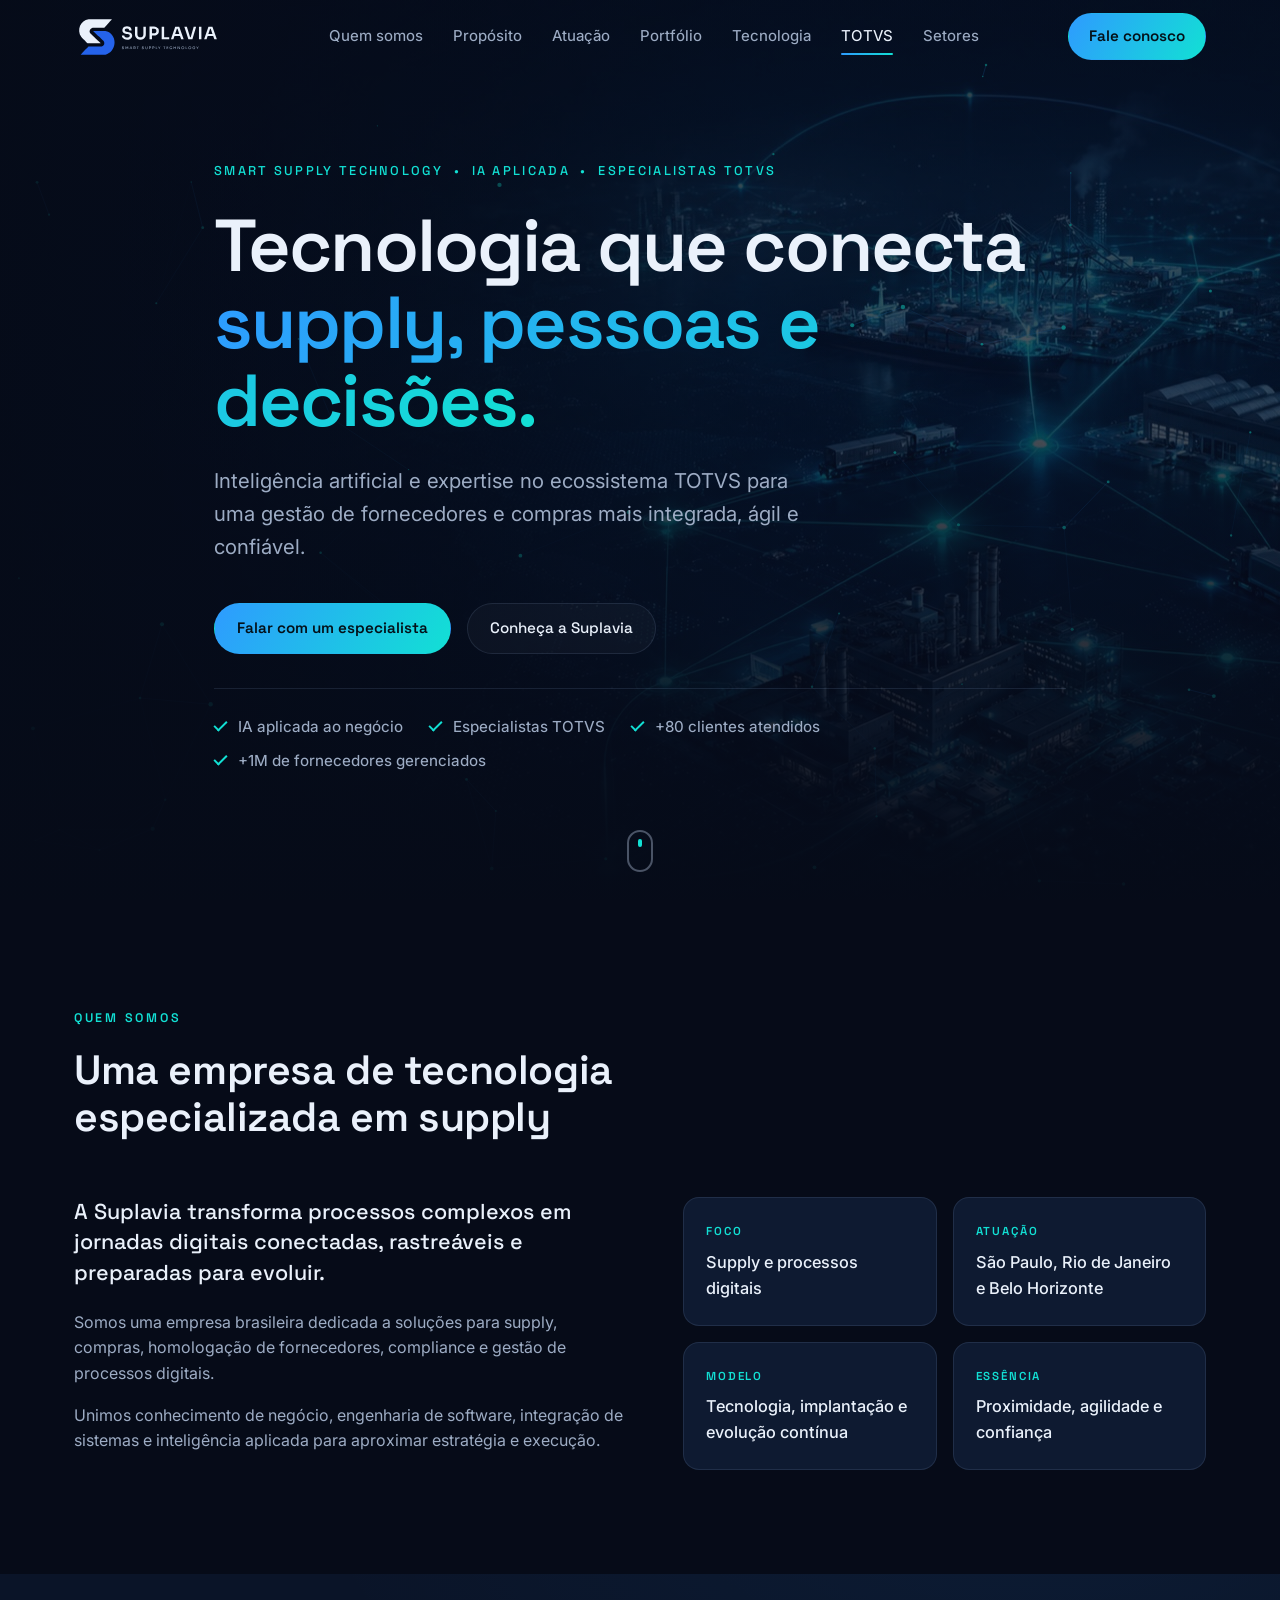
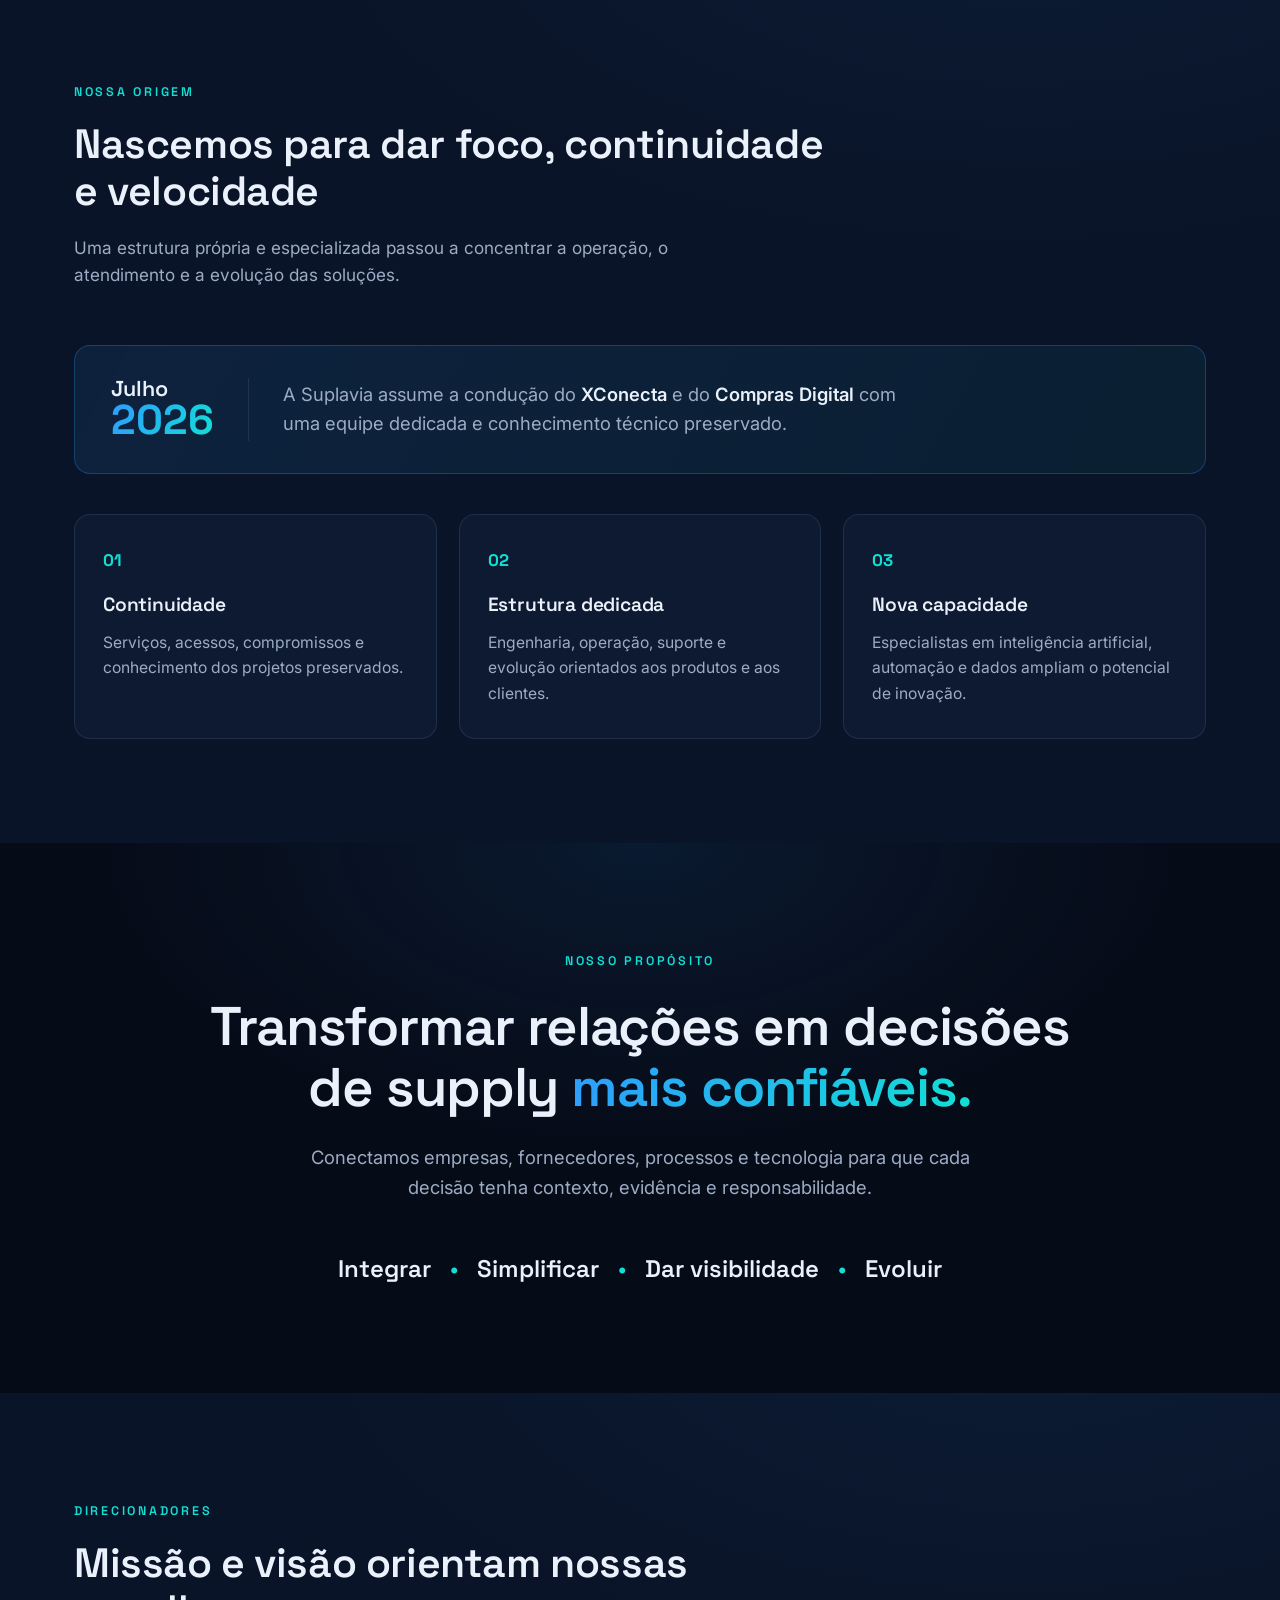
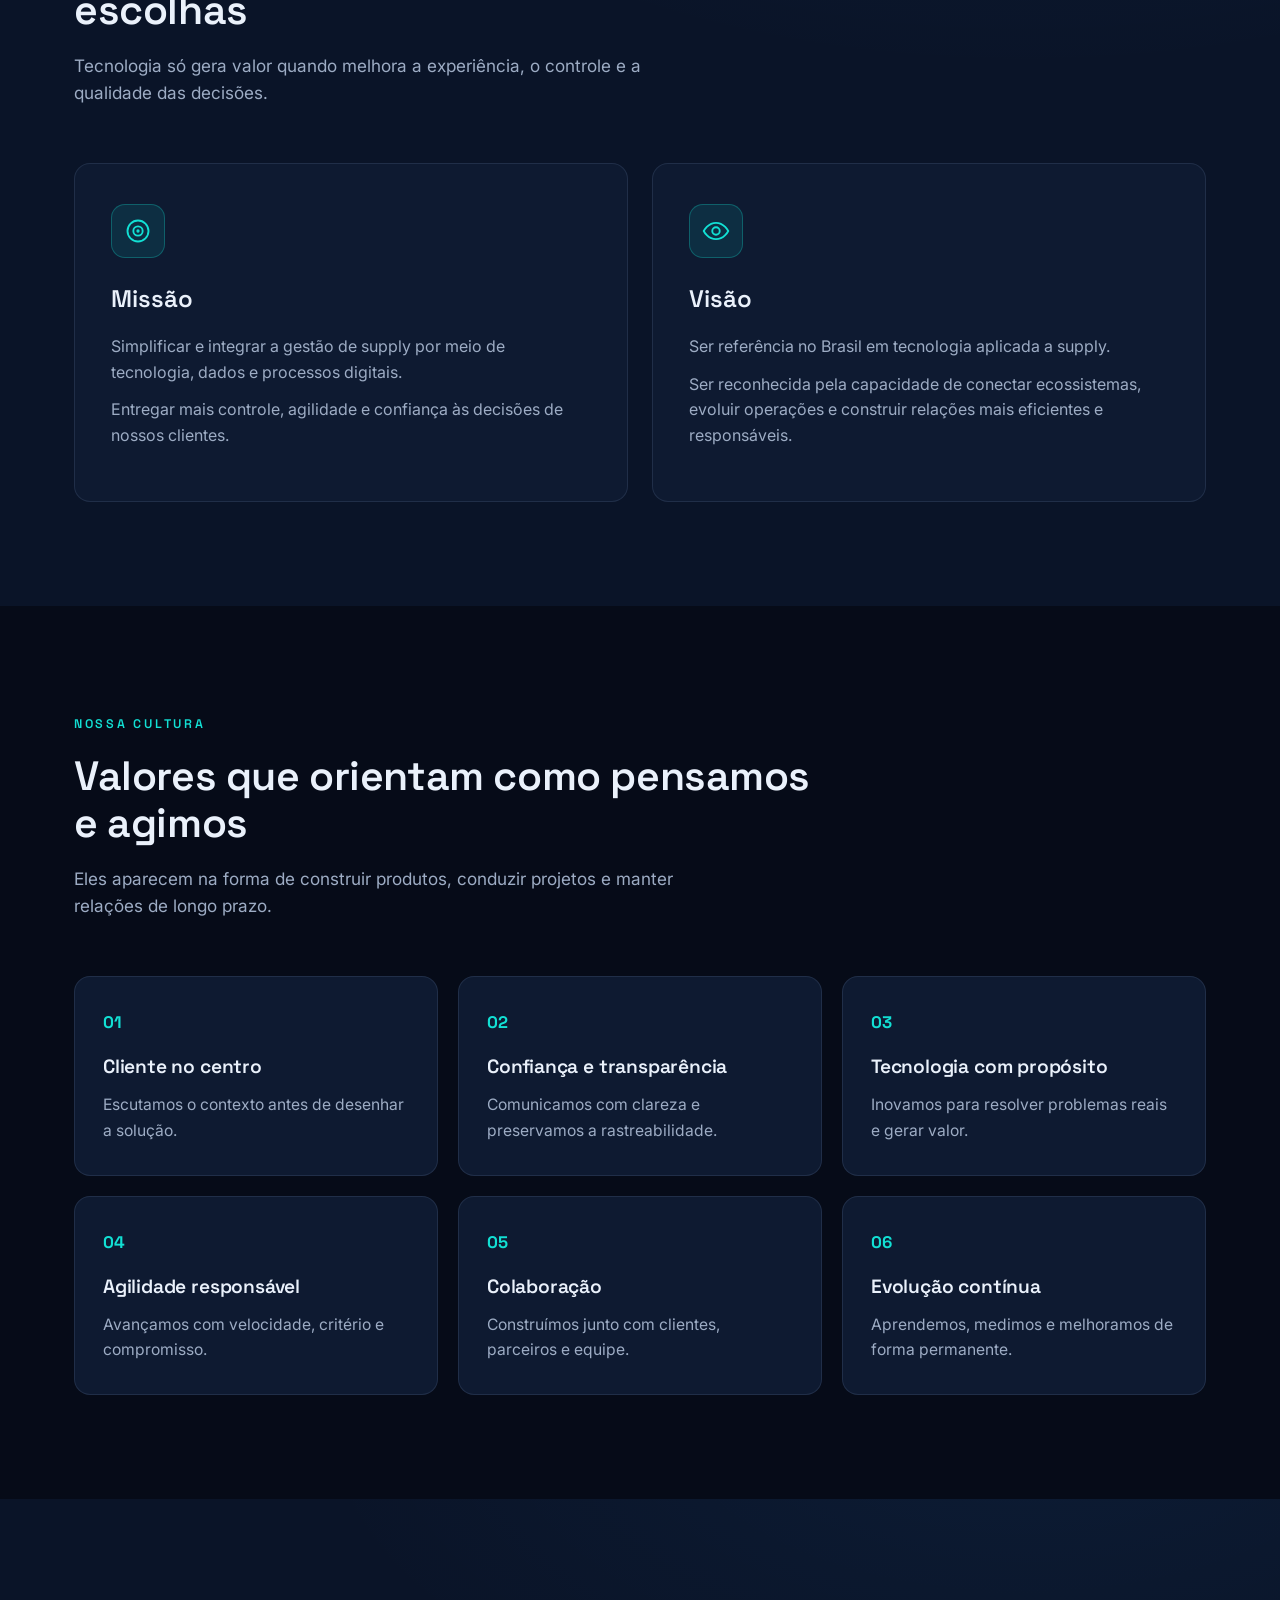
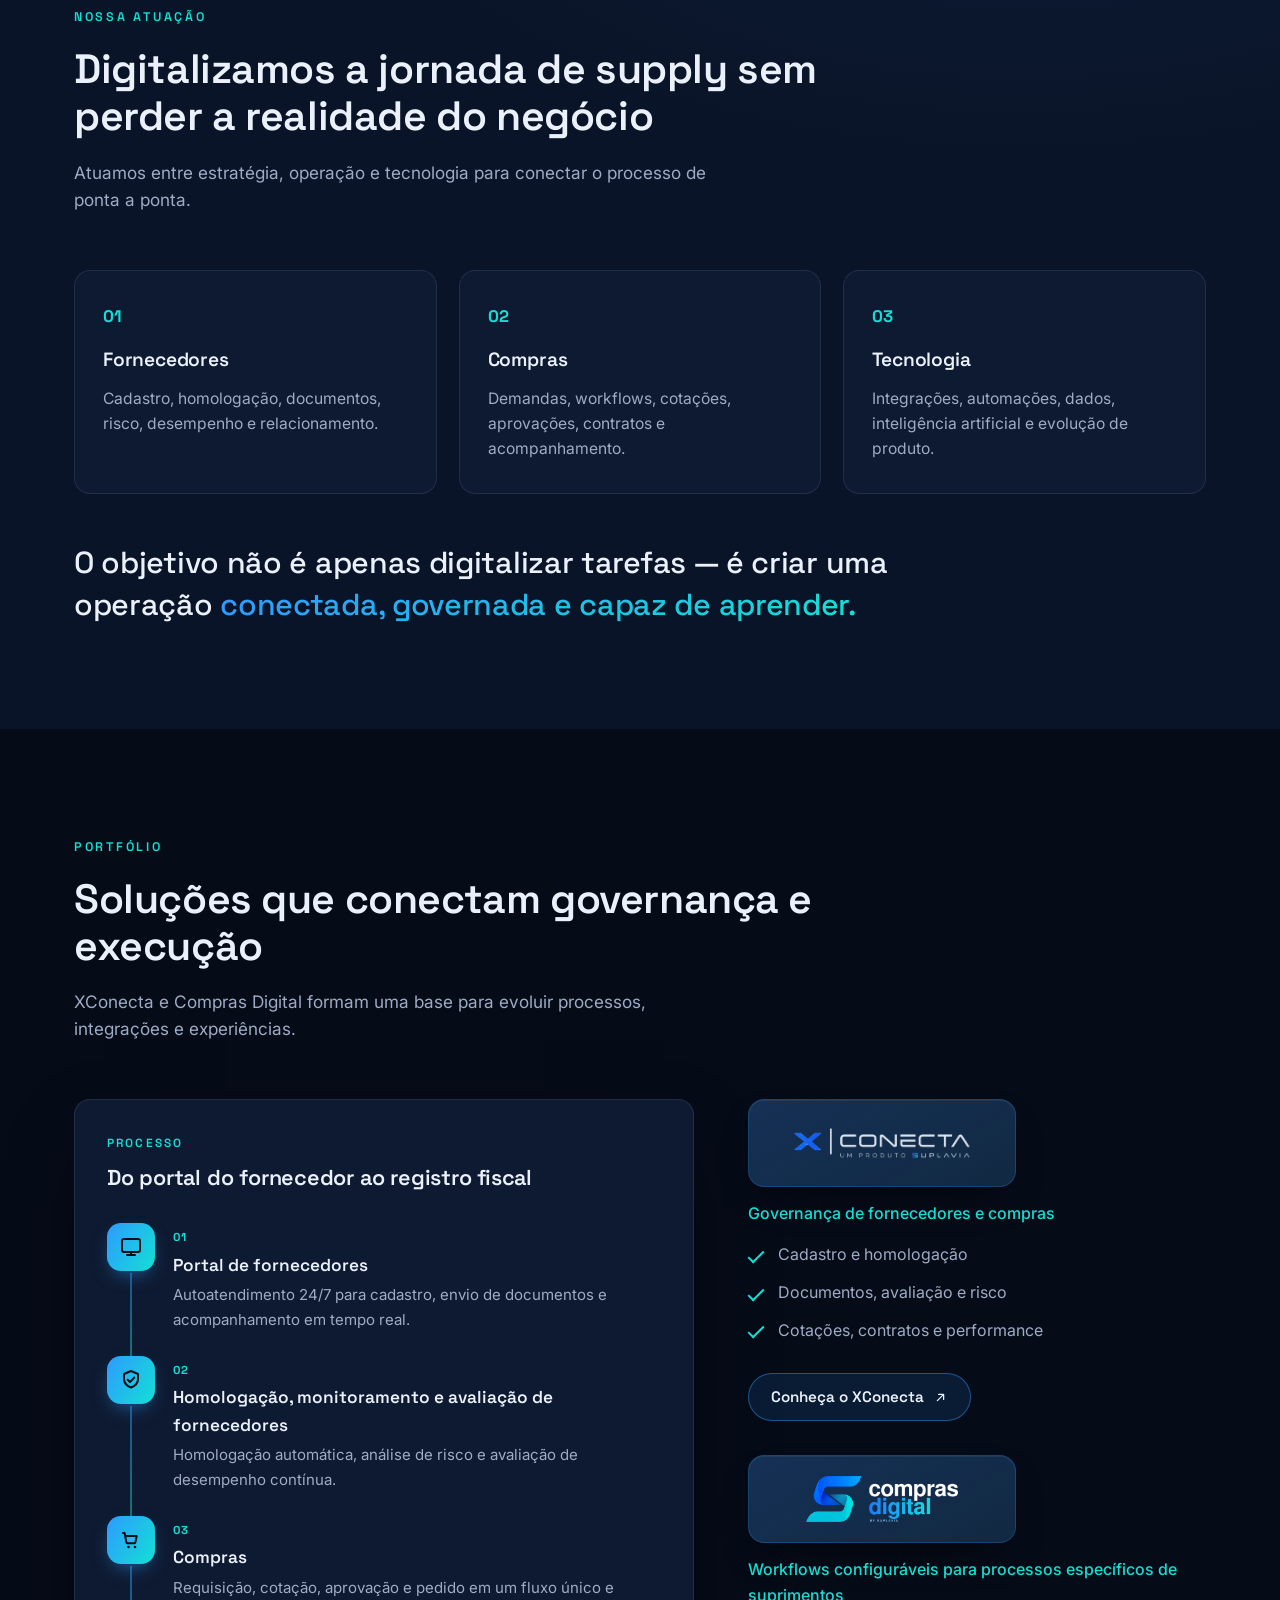
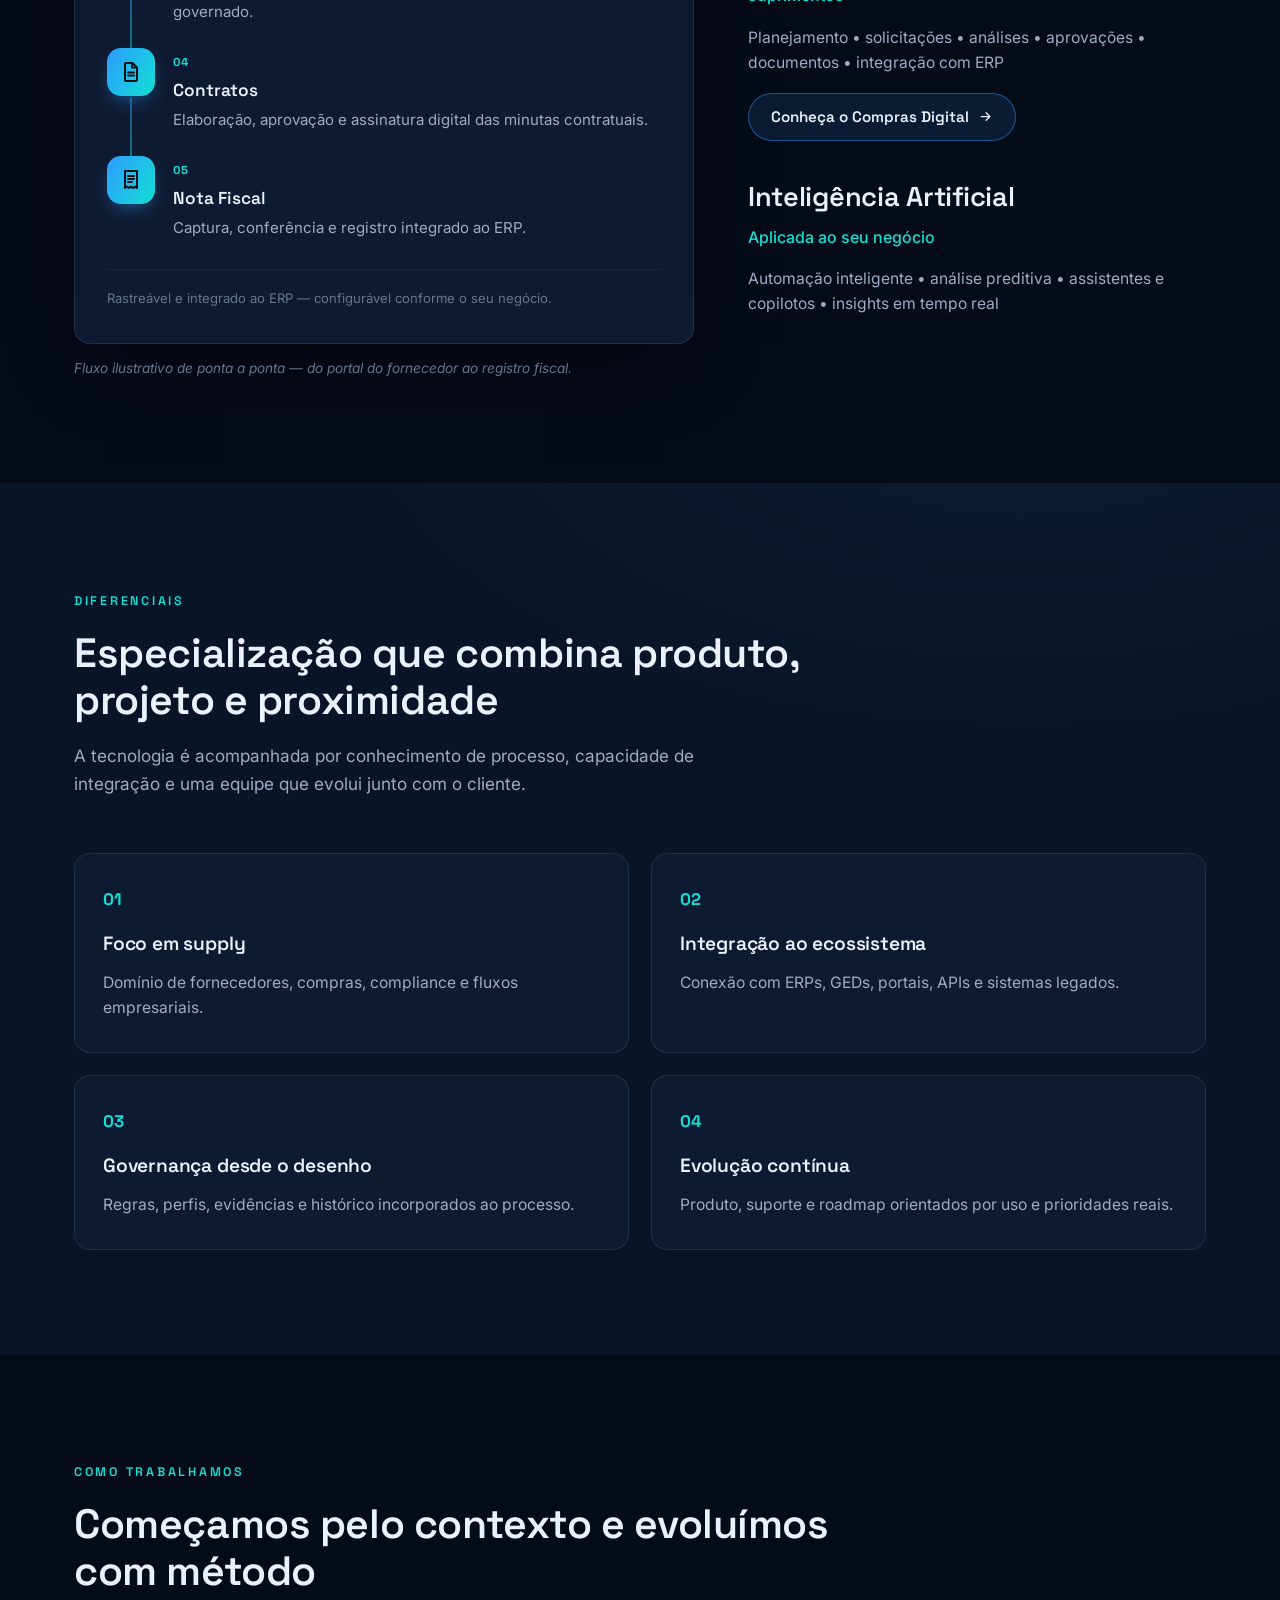
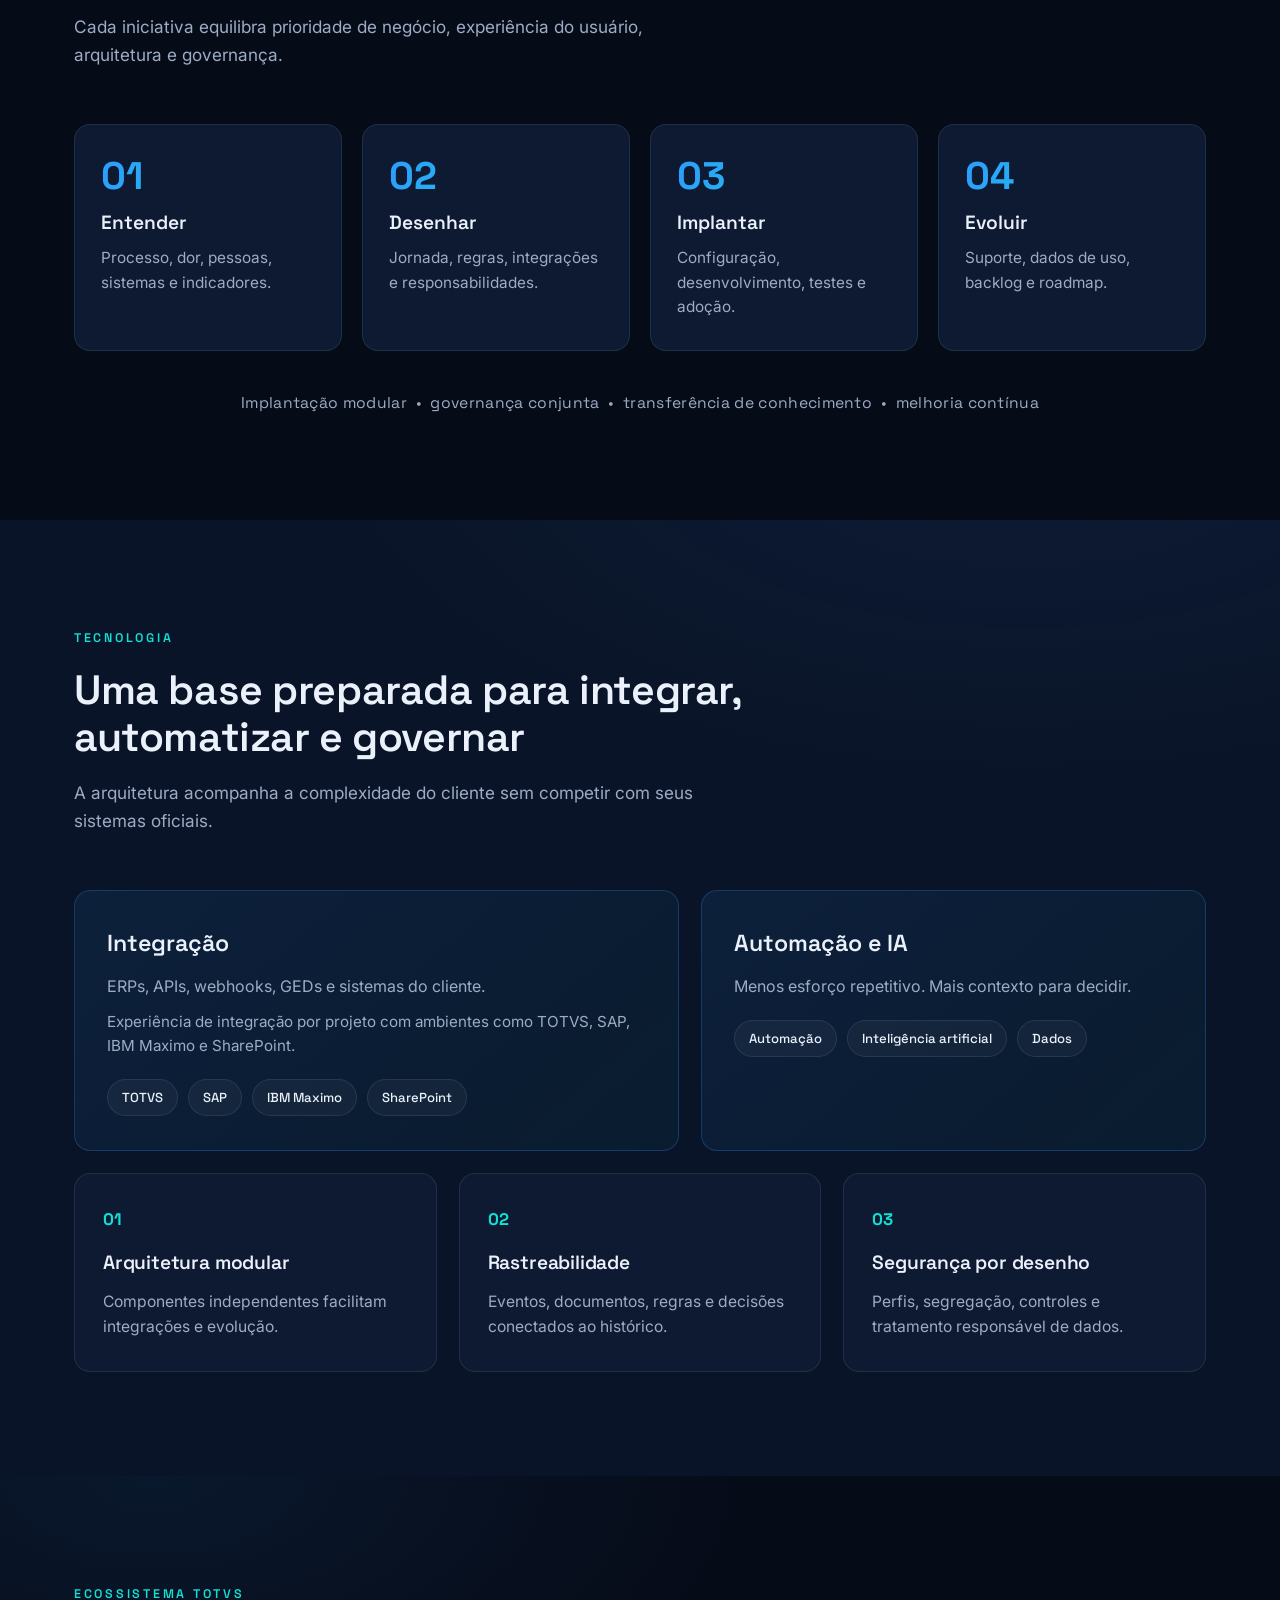
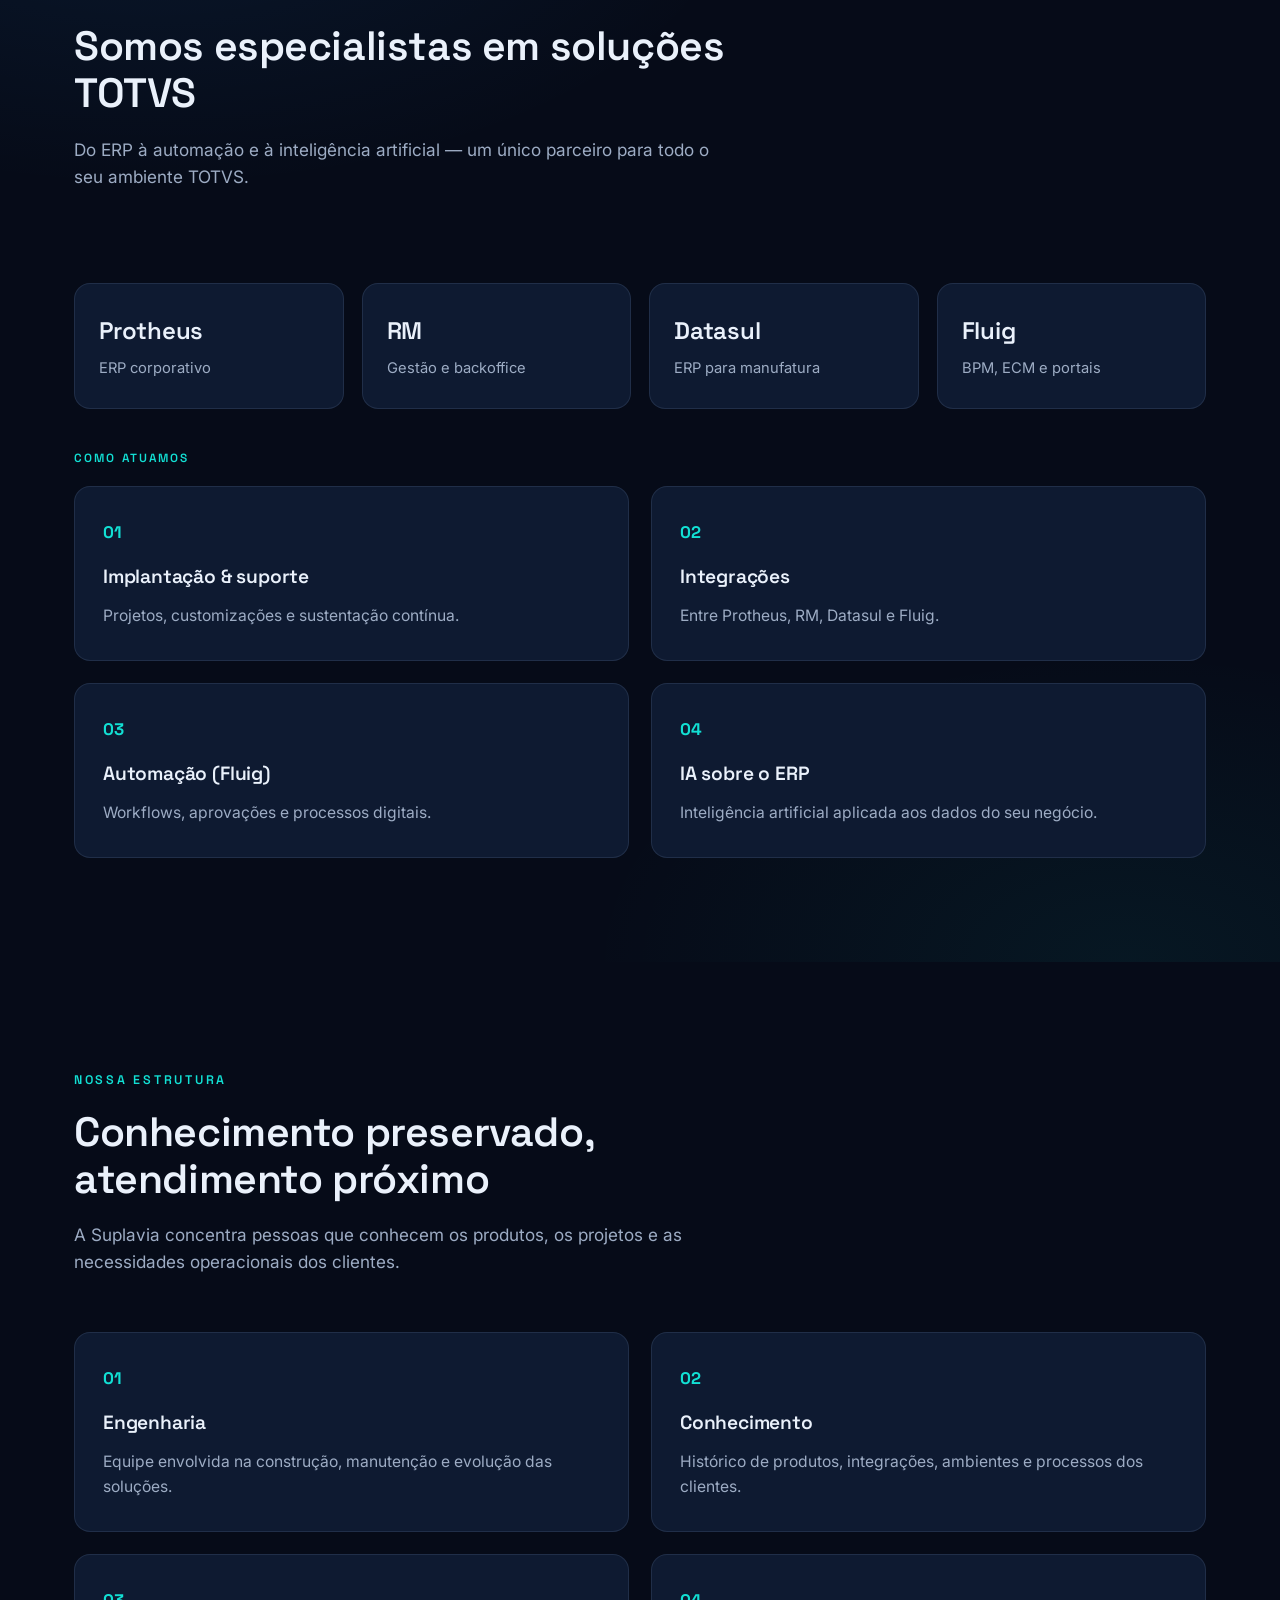
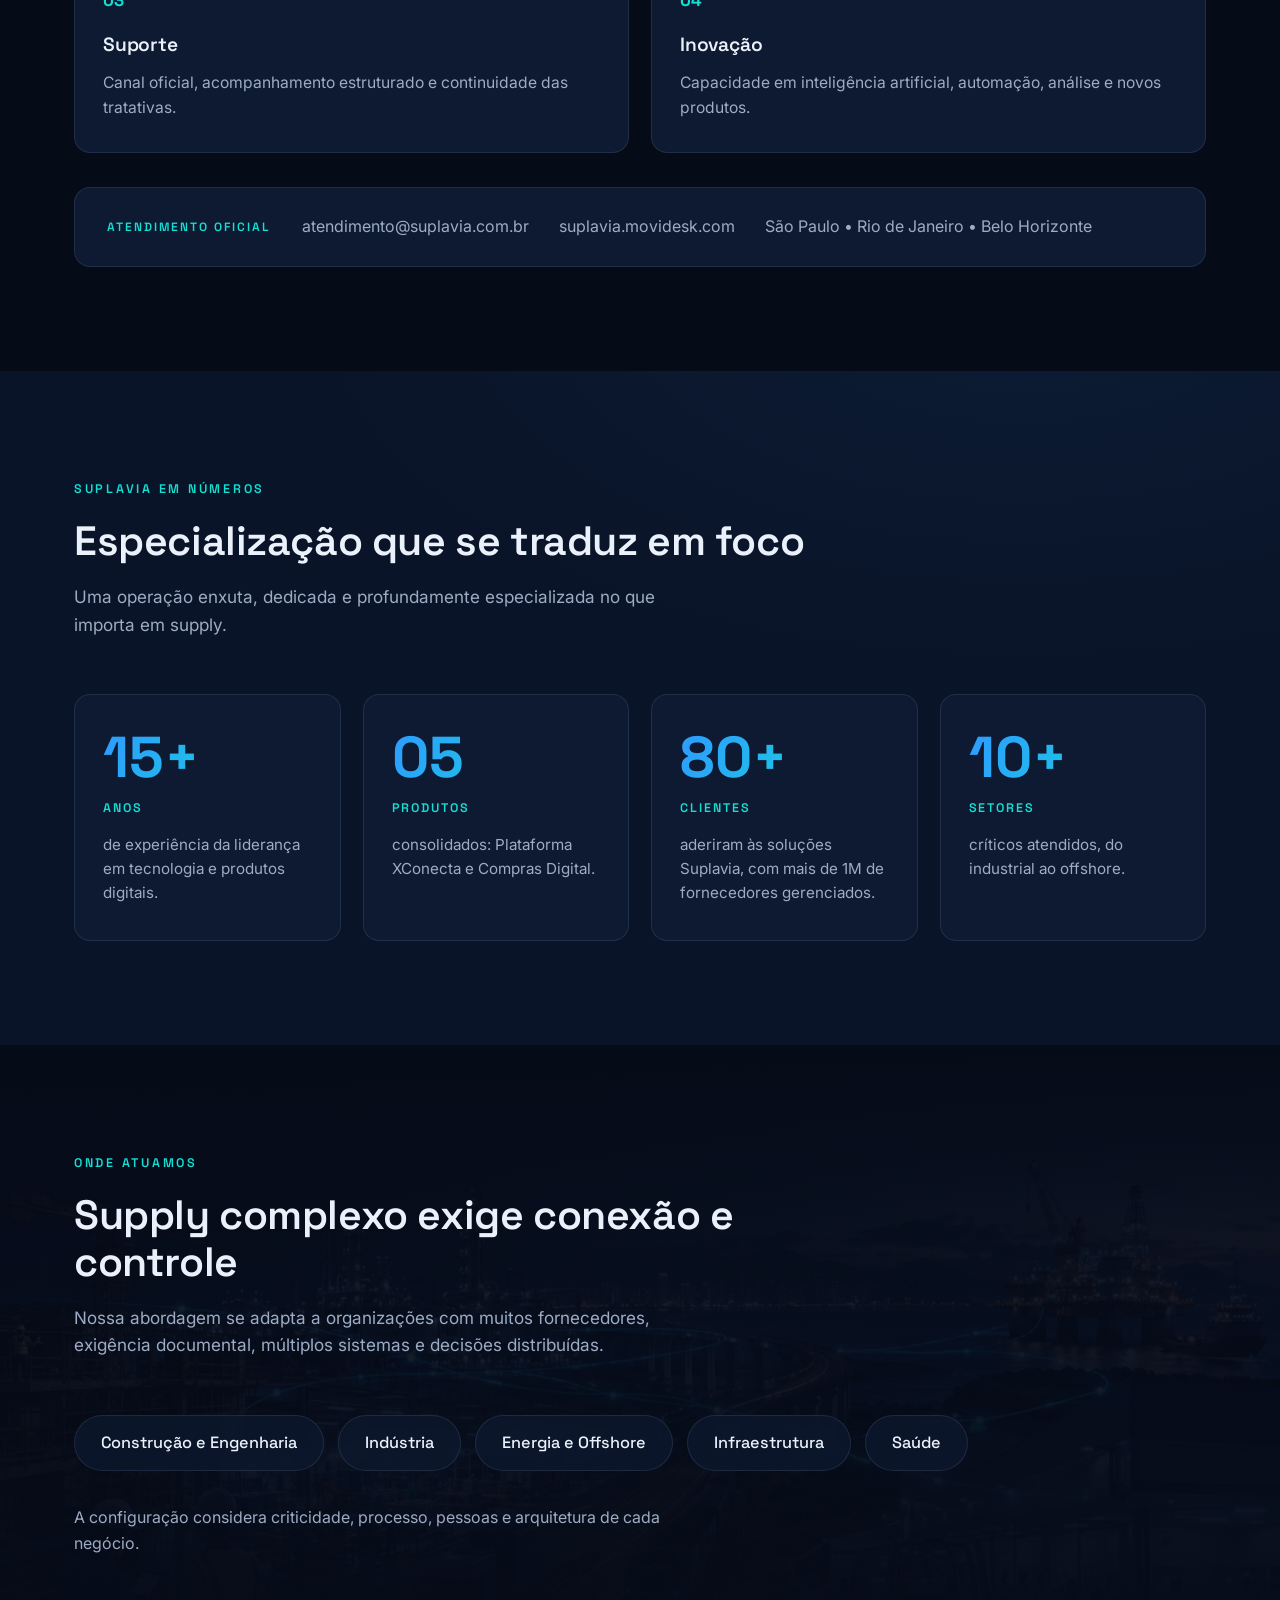
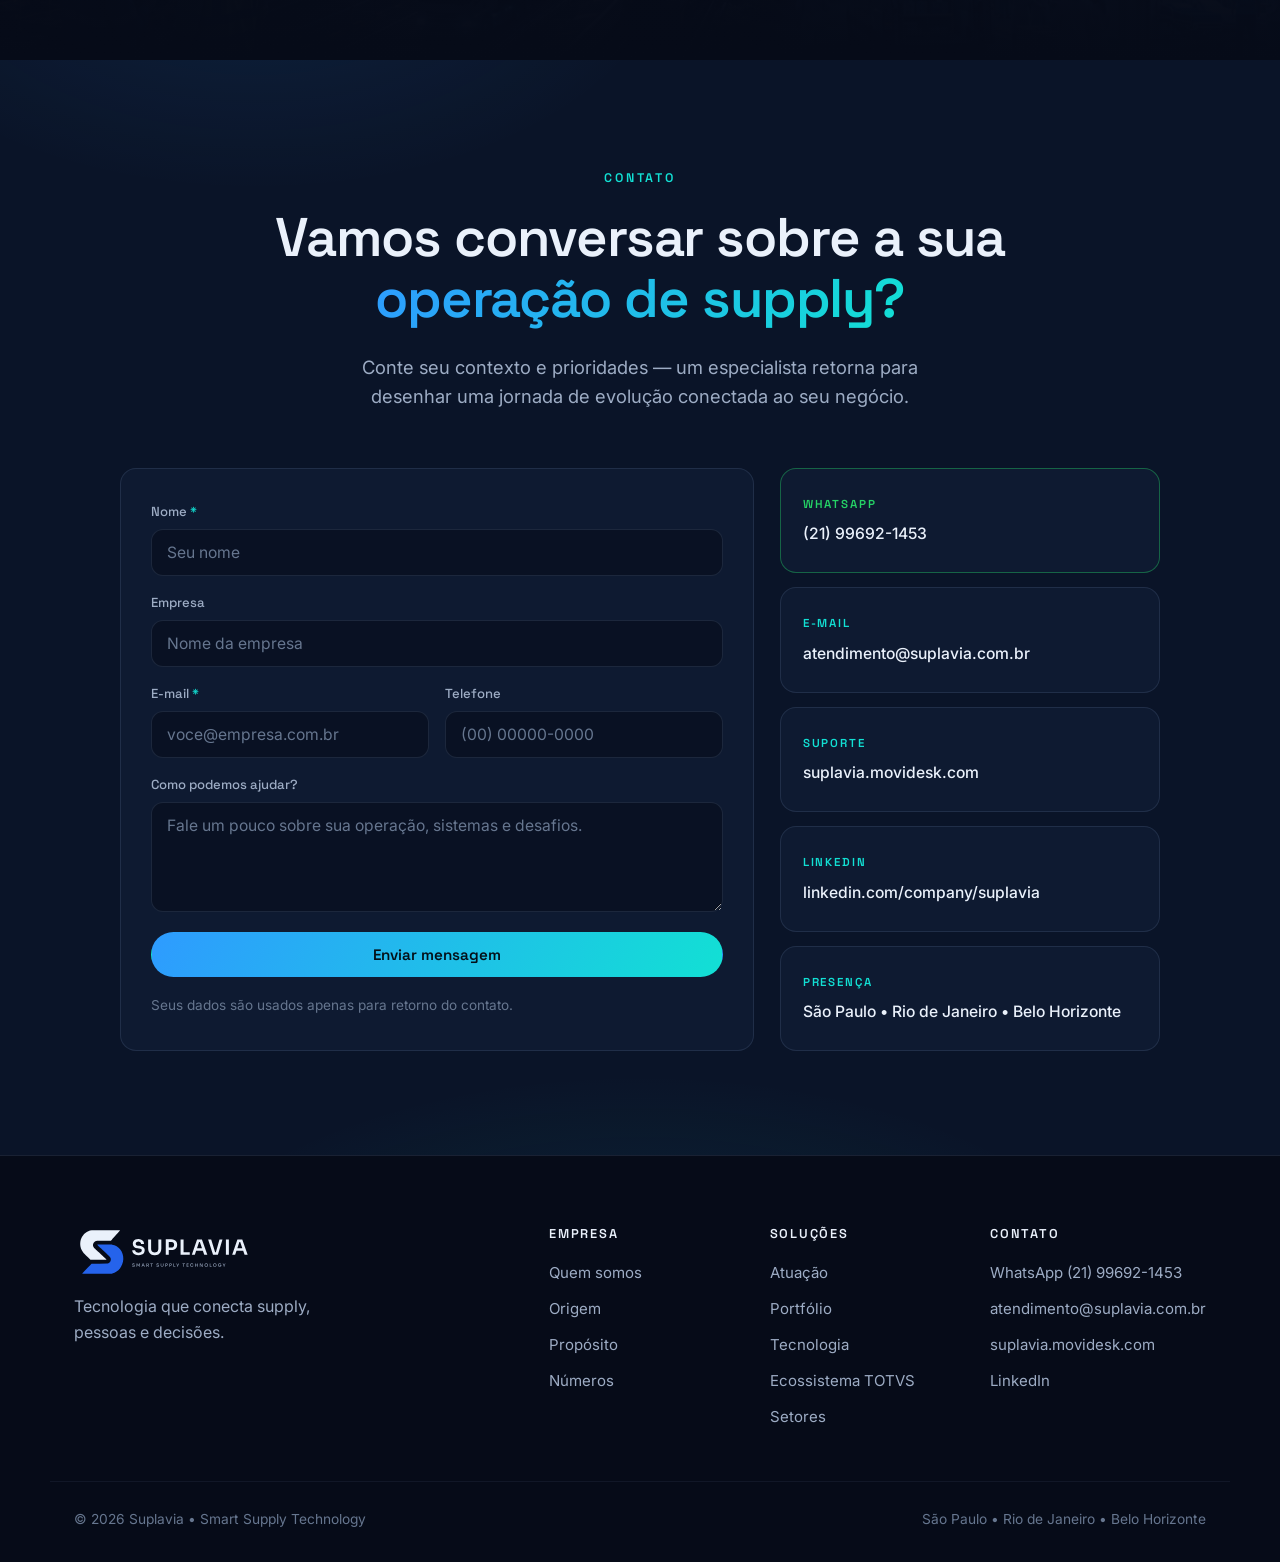
==== index.html @ 359f554a "Site institucional Suplavia — landing + Compras Digital, logo, WhatsApp, SEO Co-Authored-By: Claude " ====
<!DOCTYPE html>
<html lang="pt-BR">
<head>
  <meta charset="UTF-8" />
  <meta name="viewport" content="width=device-width, initial-scale=1.0" />
  <title>Suplavia — Tecnologia e IA para supply | Especialistas TOTVS</title>
  <meta name="description" content="Suplavia: tecnologia e inteligência artificial para supply, compras e homologação de fornecedores. Especialistas no ecossistema TOTVS (Protheus, RM, Datasul e Fluig). Mais de 1M de fornecedores gerenciados." />
  <meta name="keywords" content="supply, compras, homologação de fornecedores, inteligência artificial, IA, TOTVS, Protheus, RM, Datasul, Fluig, XConecta, Compras Digital, ERP" />
  <meta name="robots" content="index, follow" />
  <meta name="theme-color" content="#060B18" />
  <meta name="author" content="Suplavia — Smart Supply Technology" />

  <!-- Open Graph -->
  <meta property="og:type" content="website" />
  <meta property="og:site_name" content="Suplavia" />
  <meta property="og:title" content="Suplavia — Tecnologia e IA para supply | Especialistas TOTVS" />
  <meta property="og:description" content="Inteligência artificial e expertise TOTVS para transformar sua gestão de fornecedores e compras. Mais de 1M de fornecedores gerenciados." />
  <meta property="og:locale" content="pt_BR" />
  <meta property="og:url" content="https://www.suplavia.com.br" />
  <meta property="og:image" content="https://www.suplavia.com.br/assets/hero-network.jpg" />
  <meta name="twitter:card" content="summary_large_image" />
  <meta name="twitter:title" content="Suplavia — Tecnologia e IA para supply | Especialistas TOTVS" />
  <meta name="twitter:description" content="Inteligência artificial e expertise TOTVS para supply, compras e homologação de fornecedores." />
  <meta name="twitter:image" content="https://www.suplavia.com.br/assets/hero-network.jpg" />

  <link rel="icon" type="image/png" href="assets/favicon.png" />
  <link rel="apple-touch-icon" href="assets/favicon.png" />
  <link rel="manifest" href="site.webmanifest" />
  <link rel="canonical" href="https://www.suplavia.com.br" />

  <!-- Preload do fundo do hero (melhora LCP) -->
  <link rel="preload" as="image" href="assets/hero-network.jpg" />

  <!-- Dados estruturados (SEO / rich results) -->
  <script type="application/ld+json">
  {
    "@context": "https://schema.org",
    "@type": "Organization",
    "name": "Suplavia",
    "legalName": "Suplavia — Smart Supply Technology",
    "url": "https://www.suplavia.com.br",
    "logo": "https://www.suplavia.com.br/assets/suplavia-logo-light-bg.png",
    "description": "Tecnologia e inteligência artificial para supply, compras e homologação de fornecedores. Especialistas no ecossistema TOTVS.",
    "email": "atendimento@suplavia.com.br",
    "telephone": "+5521996921453",
    "contactPoint": {
      "@type": "ContactPoint",
      "telephone": "+5521996921453",
      "contactType": "sales",
      "areaServed": "BR",
      "availableLanguage": "Portuguese"
    },
    "sameAs": ["https://www.linkedin.com/company/suplavia"],
    "areaServed": "BR",
    "address": [
      { "@type": "PostalAddress", "addressLocality": "São Paulo", "addressRegion": "SP", "addressCountry": "BR" },
      { "@type": "PostalAddress", "addressLocality": "Rio de Janeiro", "addressRegion": "RJ", "addressCountry": "BR" },
      { "@type": "PostalAddress", "addressLocality": "Belo Horizonte", "addressRegion": "MG", "addressCountry": "BR" }
    ],
    "knowsAbout": ["Supply", "Compras", "Homologação de fornecedores", "Inteligência Artificial", "TOTVS", "Protheus", "RM", "Datasul", "Fluig"]
  }
  </script>

  <!-- Google Analytics 4 — substitua G-XXXXXXXXXX pelo seu ID de medição e descomente:
  <script async src="https://www.googletagmanager.com/gtag/js?id=G-XXXXXXXXXX"></script>
  <script>
    window.dataLayer = window.dataLayer || [];
    function gtag(){dataLayer.push(arguments);}
    gtag('js', new Date());
    gtag('config', 'G-XXXXXXXXXX');
  </script>
  -->


  <!-- Fonts -->
  <link rel="preconnect" href="https://fonts.googleapis.com" />
  <link rel="preconnect" href="https://fonts.gstatic.com" crossorigin />
  <link href="https://fonts.googleapis.com/css2?family=Space+Grotesk:wght@400;500;600;700&family=Inter:wght@400;450;500;600;700&display=swap" rel="stylesheet" />

  <link rel="stylesheet" href="styles.css" />

  <!-- Progressive enhancement: if JS is off, show all content and hide the JS-only menu -->
  <noscript>
    <style>
      .reveal { opacity: 1 !important; transform: none !important; }
      .mobile-menu { display: none !important; }
    </style>
  </noscript>
</head>
<body>

  <a class="skip-link" href="#quem-somos">Pular para o conteúdo</a>

  <!-- ============ HEADER / NAV ============ -->
  <header class="site-header" id="site-header">
    <div class="container nav-inner">
      <a href="#top" class="brand" aria-label="Suplavia — página inicial">
        <img class="brand-logo" src="assets/suplavia-logo.svg" alt="Suplavia — Smart Supply Technology" width="152" height="42" />
      </a>

      <nav class="nav-links" aria-label="Navegação principal">
        <a href="#quem-somos">Quem somos</a>
        <a href="#proposito">Propósito</a>
        <a href="#atuacao">Atuação</a>
        <a href="#portfolio">Portfólio</a>
        <a href="#tecnologia">Tecnologia</a>
        <a href="#totvs">TOTVS</a>
        <a href="#setores">Setores</a>
      </nav>

      <a href="#contato" class="btn btn-primary btn-nav">Fale conosco</a>

      <button class="nav-toggle" id="nav-toggle" aria-label="Abrir menu" aria-expanded="false" aria-controls="mobile-menu">
        <span></span><span></span><span></span>
      </button>
    </div>

    <!-- Mobile menu -->
    <div class="mobile-menu" id="mobile-menu" hidden>
      <a href="#quem-somos">Quem somos</a>
      <a href="#origem">Origem</a>
      <a href="#proposito">Propósito</a>
      <a href="#atuacao">Atuação</a>
      <a href="#portfolio">Portfólio</a>
      <a href="#tecnologia">Tecnologia</a>
      <a href="#totvs">TOTVS</a>
      <a href="#numeros">Números</a>
      <a href="#setores">Setores</a>
      <a href="#contato" class="btn btn-primary">Fale conosco</a>
    </div>
  </header>

  <main id="top">

    <!-- ============ HERO ============ -->
    <section class="hero" id="hero">
      <div class="hero-bg" aria-hidden="true">
        <img src="assets/hero-network.jpg" alt="" width="1600" height="900" fetchpriority="high" />
        <canvas id="net-canvas"></canvas>
        <div class="hero-overlay"></div>
      </div>

      <div class="container hero-content">
        <p class="eyebrow reveal">Smart Supply Technology &nbsp;•&nbsp; IA aplicada &nbsp;•&nbsp; Especialistas TOTVS</p>
        <h1 class="hero-title reveal">
          Tecnologia que conecta<br />
          <span class="grad-text">supply, pessoas e decisões.</span>
        </h1>
        <p class="hero-sub reveal">
          Inteligência artificial e expertise no ecossistema TOTVS para uma gestão
          de fornecedores e compras mais integrada, ágil e confiável.
        </p>
        <div class="hero-actions reveal">
          <a href="#contato" class="btn btn-primary">Falar com um especialista</a>
          <a href="#quem-somos" class="btn btn-ghost">Conheça a Suplavia</a>
        </div>
        <ul class="hero-trust reveal" aria-label="Destaques">
          <li>IA aplicada ao negócio</li>
          <li>Especialistas TOTVS</li>
          <li>+80 clientes atendidos</li>
          <li>+1M de fornecedores gerenciados</li>
        </ul>
      </div>

      <a href="#quem-somos" class="scroll-cue" aria-label="Rolar para a próxima seção">
        <span></span>
      </a>
    </section>

    <!-- ============ QUEM SOMOS ============ -->
    <section class="section" id="quem-somos">
      <div class="container">
        <div class="section-head reveal">
          <span class="kicker">Quem somos</span>
          <h2 class="section-title">Uma empresa de tecnologia especializada em supply</h2>
        </div>

        <div class="two-col">
          <div class="two-col-text reveal">
            <p class="lead">
              A Suplavia transforma processos complexos em jornadas digitais
              conectadas, rastreáveis e preparadas para evoluir.
            </p>
            <p>
              Somos uma empresa brasileira dedicada a soluções para supply,
              compras, homologação de fornecedores, compliance e gestão de
              processos digitais.
            </p>
            <p>
              Unimos conhecimento de negócio, engenharia de software, integração
              de sistemas e inteligência aplicada para aproximar estratégia e
              execução.
            </p>
          </div>

          <div class="fact-grid reveal">
            <div class="fact-card">
              <span class="fact-label">Foco</span>
              <span class="fact-value">Supply e processos digitais</span>
            </div>
            <div class="fact-card">
              <span class="fact-label">Atuação</span>
              <span class="fact-value">São Paulo, Rio de Janeiro e Belo Horizonte</span>
            </div>
            <div class="fact-card">
              <span class="fact-label">Modelo</span>
              <span class="fact-value">Tecnologia, implantação e evolução contínua</span>
            </div>
            <div class="fact-card">
              <span class="fact-label">Essência</span>
              <span class="fact-value">Proximidade, agilidade e confiança</span>
            </div>
          </div>
        </div>
      </div>
    </section>

    <!-- ============ NOSSA ORIGEM ============ -->
    <section class="section section-alt" id="origem">
      <div class="container">
        <div class="section-head reveal">
          <span class="kicker">Nossa origem</span>
          <h2 class="section-title">Nascemos para dar foco, continuidade e velocidade</h2>
          <p class="section-intro">
            Uma estrutura própria e especializada passou a concentrar a operação,
            o atendimento e a evolução das soluções.
          </p>
        </div>

        <div class="origin-banner reveal">
          <div class="origin-date">
            <span class="origin-day">Julho</span>
            <span class="origin-year">2026</span>
          </div>
          <p class="origin-text">
            A Suplavia assume a condução do <strong>XConecta</strong> e do
            <strong>Compras Digital</strong> com uma equipe dedicada e
            conhecimento técnico preservado.
          </p>
        </div>

        <div class="cards-3">
          <article class="pillar reveal">
            <span class="pillar-num">01</span>
            <h3>Continuidade</h3>
            <p>Serviços, acessos, compromissos e conhecimento dos projetos preservados.</p>
          </article>
          <article class="pillar reveal">
            <span class="pillar-num">02</span>
            <h3>Estrutura dedicada</h3>
            <p>Engenharia, operação, suporte e evolução orientados aos produtos e aos clientes.</p>
          </article>
          <article class="pillar reveal">
            <span class="pillar-num">03</span>
            <h3>Nova capacidade</h3>
            <p>Especialistas em inteligência artificial, automação e dados ampliam o potencial de inovação.</p>
          </article>
        </div>
      </div>
    </section>

    <!-- ============ PROPÓSITO ============ -->
    <section class="section purpose" id="proposito">
      <div class="container">
        <div class="purpose-inner reveal">
          <span class="kicker">Nosso propósito</span>
          <h2 class="purpose-statement">
            Transformar relações em decisões de supply
            <span class="grad-text">mais confiáveis.</span>
          </h2>
          <p class="purpose-sub">
            Conectamos empresas, fornecedores, processos e tecnologia para que
            cada decisão tenha contexto, evidência e responsabilidade.
          </p>
        </div>

        <div class="verbs reveal">
          <span class="verb">Integrar</span>
          <span class="verb-sep">•</span>
          <span class="verb">Simplificar</span>
          <span class="verb-sep">•</span>
          <span class="verb">Dar visibilidade</span>
          <span class="verb-sep">•</span>
          <span class="verb">Evoluir</span>
        </div>
      </div>
    </section>

    <!-- ============ MISSÃO E VISÃO ============ -->
    <section class="section section-alt" id="direcionadores">
      <div class="container">
        <div class="section-head reveal">
          <span class="kicker">Direcionadores</span>
          <h2 class="section-title">Missão e visão orientam nossas escolhas</h2>
          <p class="section-intro">
            Tecnologia só gera valor quando melhora a experiência, o controle e a
            qualidade das decisões.
          </p>
        </div>

        <div class="mv-grid">
          <article class="mv-card reveal">
            <div class="mv-icon" aria-hidden="true">
              <svg viewBox="0 0 24 24" fill="none" stroke="currentColor" stroke-width="1.6"><circle cx="12" cy="12" r="9"/><circle cx="12" cy="12" r="4"/><circle cx="12" cy="12" r="0.6" fill="currentColor"/></svg>
            </div>
            <h3>Missão</h3>
            <p>
              Simplificar e integrar a gestão de supply por meio de tecnologia,
              dados e processos digitais.
            </p>
            <p>
              Entregar mais controle, agilidade e confiança às decisões de nossos
              clientes.
            </p>
          </article>

          <article class="mv-card reveal">
            <div class="mv-icon" aria-hidden="true">
              <svg viewBox="0 0 24 24" fill="none" stroke="currentColor" stroke-width="1.6"><path d="M1.5 12S5 5 12 5s10.5 7 10.5 7-3.5 7-10.5 7S1.5 12 1.5 12Z"/><circle cx="12" cy="12" r="3.2"/></svg>
            </div>
            <h3>Visão</h3>
            <p>Ser referência no Brasil em tecnologia aplicada a supply.</p>
            <p>
              Ser reconhecida pela capacidade de conectar ecossistemas, evoluir
              operações e construir relações mais eficientes e responsáveis.
            </p>
          </article>
        </div>
      </div>
    </section>

    <!-- ============ CULTURA ============ -->
    <section class="section" id="cultura">
      <div class="container">
        <div class="section-head reveal">
          <span class="kicker">Nossa cultura</span>
          <h2 class="section-title">Valores que orientam como pensamos e agimos</h2>
          <p class="section-intro">
            Eles aparecem na forma de construir produtos, conduzir projetos e
            manter relações de longo prazo.
          </p>
        </div>

        <div class="values-grid">
          <article class="value reveal"><span class="value-num">01</span><h3>Cliente no centro</h3><p>Escutamos o contexto antes de desenhar a solução.</p></article>
          <article class="value reveal"><span class="value-num">02</span><h3>Confiança e transparência</h3><p>Comunicamos com clareza e preservamos a rastreabilidade.</p></article>
          <article class="value reveal"><span class="value-num">03</span><h3>Tecnologia com propósito</h3><p>Inovamos para resolver problemas reais e gerar valor.</p></article>
          <article class="value reveal"><span class="value-num">04</span><h3>Agilidade responsável</h3><p>Avançamos com velocidade, critério e compromisso.</p></article>
          <article class="value reveal"><span class="value-num">05</span><h3>Colaboração</h3><p>Construímos junto com clientes, parceiros e equipe.</p></article>
          <article class="value reveal"><span class="value-num">06</span><h3>Evolução contínua</h3><p>Aprendemos, medimos e melhoramos de forma permanente.</p></article>
        </div>
      </div>
    </section>

    <!-- ============ ATUAÇÃO ============ -->
    <section class="section section-alt" id="atuacao">
      <div class="container">
        <div class="section-head reveal">
          <span class="kicker">Nossa atuação</span>
          <h2 class="section-title">Digitalizamos a jornada de supply sem perder a realidade do negócio</h2>
          <p class="section-intro">
            Atuamos entre estratégia, operação e tecnologia para conectar o
            processo de ponta a ponta.
          </p>
        </div>

        <div class="cards-3">
          <article class="scope-card reveal">
            <span class="scope-num">01</span>
            <h3>Fornecedores</h3>
            <p>Cadastro, homologação, documentos, risco, desempenho e relacionamento.</p>
          </article>
          <article class="scope-card reveal">
            <span class="scope-num">02</span>
            <h3>Compras</h3>
            <p>Demandas, workflows, cotações, aprovações, contratos e acompanhamento.</p>
          </article>
          <article class="scope-card reveal">
            <span class="scope-num">03</span>
            <h3>Tecnologia</h3>
            <p>Integrações, automações, dados, inteligência artificial e evolução de produto.</p>
          </article>
        </div>

        <p class="pullquote reveal">
          O objetivo não é apenas digitalizar tarefas — é criar uma operação
          <span class="grad-text">conectada, governada e capaz de aprender.</span>
        </p>
      </div>
    </section>

    <!-- ============ PORTFÓLIO ============ -->
    <section class="section" id="portfolio">
      <div class="container">
        <div class="section-head reveal">
          <span class="kicker">Portfólio</span>
          <h2 class="section-title">Soluções que conectam governança e execução</h2>
          <p class="section-intro">
            XConecta e Compras Digital formam uma base para evoluir processos,
            integrações e experiências.
          </p>
        </div>

        <div class="product">
          <div class="product-media reveal">
            <figure class="process-figure">
              <div class="process-card">
                <span class="process-kicker">Processo</span>
                <h3 class="process-title">Do portal do fornecedor ao registro fiscal</h3>
                <ol class="process-flow">
                  <li class="pstep">
                    <span class="pstep-badge" aria-hidden="true">
                      <svg viewBox="0 0 24 24" fill="none" stroke="currentColor" stroke-width="2" stroke-linecap="round" stroke-linejoin="round"><rect x="3" y="4" width="18" height="13" rx="2"/><path d="M8 20h8M12 17v3"/></svg>
                    </span>
                    <div class="pstep-text">
                      <span class="pstep-num">01</span>
                      <h4>Portal de fornecedores</h4>
                      <p>Autoatendimento 24/7 para cadastro, envio de documentos e acompanhamento em tempo real.</p>
                    </div>
                  </li>
                  <li class="pstep">
                    <span class="pstep-badge" aria-hidden="true">
                      <svg viewBox="0 0 24 24" fill="none" stroke="currentColor" stroke-width="2" stroke-linecap="round" stroke-linejoin="round"><path d="M12 3 l7 3 v5 c0 4.5 -3 7 -7 8.5 c-4 -1.5 -7 -4 -7 -8.5 v-5 Z"/><path d="M8.7 11.8 l2.3 2.3 l4.3 -4.6"/></svg>
                    </span>
                    <div class="pstep-text">
                      <span class="pstep-num">02</span>
                      <h4>Homologação, monitoramento e avaliação de fornecedores</h4>
                      <p>Homologação automática, análise de risco e avaliação de desempenho contínua.</p>
                    </div>
                  </li>
                  <li class="pstep">
                    <span class="pstep-badge" aria-hidden="true">
                      <svg viewBox="0 0 24 24" fill="none" stroke="currentColor" stroke-width="2" stroke-linecap="round" stroke-linejoin="round"><path d="M4 5 h1.6 l1.8 9.4 a1 1 0 0 0 1 .8 h7 a1 1 0 0 0 1 -.8 l1.3 -6.4 H7"/><circle cx="9.5" cy="19" r="1.3" fill="currentColor" stroke="none"/><circle cx="16" cy="19" r="1.3" fill="currentColor" stroke="none"/></svg>
                    </span>
                    <div class="pstep-text">
                      <span class="pstep-num">03</span>
                      <h4>Compras</h4>
                      <p>Requisição, cotação, aprovação e pedido em um fluxo único e governado.</p>
                    </div>
                  </li>
                  <li class="pstep">
                    <span class="pstep-badge" aria-hidden="true">
                      <svg viewBox="0 0 24 24" fill="none" stroke="currentColor" stroke-width="2" stroke-linecap="round" stroke-linejoin="round"><path d="M7 3 h6.5 L18 7.5 V20 a1 1 0 0 1 -1 1 H7 a1 1 0 0 1 -1 -1 V4 a1 1 0 0 1 1 -1 Z"/><path d="M13 3 v4.5 h4.5"/><path d="M9 12.5 h6 M9 15.5 h6"/></svg>
                    </span>
                    <div class="pstep-text">
                      <span class="pstep-num">04</span>
                      <h4>Contratos</h4>
                      <p>Elaboração, aprovação e assinatura digital das minutas contratuais.</p>
                    </div>
                  </li>
                  <li class="pstep">
                    <span class="pstep-badge" aria-hidden="true">
                      <svg viewBox="0 0 24 24" fill="none" stroke="currentColor" stroke-width="2" stroke-linecap="round" stroke-linejoin="round"><path d="M6 3 h12 v17 l-2 -1.4 -2 1.4 -2 -1.4 -2 1.4 -2 -1.4 -2 1.4 Z"/><path d="M9 8 h6 M9 11 h6 M9 14 h4"/></svg>
                    </span>
                    <div class="pstep-text">
                      <span class="pstep-num">05</span>
                      <h4>Nota Fiscal</h4>
                      <p>Captura, conferência e registro integrado ao ERP.</p>
                    </div>
                  </li>
                </ol>
                <p class="process-foot">Rastreável e integrado ao ERP — configurável conforme o seu negócio.</p>
              </div>
            </figure>
            <p class="caption">Fluxo ilustrativo de ponta a ponta — do portal do fornecedor ao registro fiscal.</p>
          </div>

          <div class="product-info reveal">
            <div class="product-block">
              <h3 class="product-name product-name--logo">
                <a class="logo-plate logo-plate--xconecta" href="https://www.xconecta.com.br" target="_blank" rel="noopener" aria-label="Conheça o XConecta — site exclusivo"><img src="assets/xconecta-logo.png" alt="XConecta — um produto Suplavia" /></a>
              </h3>
              <p class="product-tag">Governança de fornecedores e compras</p>
              <ul class="ticks">
                <li>Cadastro e homologação</li>
                <li>Documentos, avaliação e risco</li>
                <li>Cotações, contratos e performance</li>
              </ul>
              <a href="https://www.xconecta.com.br" target="_blank" rel="noopener" class="product-cta">
                Conheça o XConecta
                <svg viewBox="0 0 24 24" fill="none" stroke="currentColor" stroke-width="2" stroke-linecap="round" stroke-linejoin="round" aria-hidden="true"><path d="M7 17 17 7M9 7h8v8"/></svg>
              </a>
            </div>

            <div class="product-block">
              <h3 class="product-name product-name--logo">
                <a class="logo-plate logo-plate--compras" href="compras-digital.html" aria-label="Conheça o Compras Digital"><img src="assets/compras-digital-logo.png" alt="Compras Digital by Suplavia" /></a>
              </h3>
              <p class="product-tag">Workflows configuráveis para processos específicos de suprimentos</p>
              <p class="product-flow">
                Planejamento • solicitações • análises • aprovações • documentos •
                integração com ERP
              </p>
              <a href="compras-digital.html" class="product-cta">
                Conheça o Compras Digital
                <svg viewBox="0 0 24 24" fill="none" stroke="currentColor" stroke-width="2" stroke-linecap="round" stroke-linejoin="round" aria-hidden="true"><path d="M5 12h14M13 6l6 6-6 6"/></svg>
              </a>
            </div>

            <div class="product-block">
              <h3 class="product-name">Inteligência Artificial</h3>
              <p class="product-tag">Aplicada ao seu negócio</p>
              <p class="product-flow">
                Automação inteligente • análise preditiva • assistentes e
                copilotos • insights em tempo real
              </p>
            </div>
          </div>
        </div>
      </div>
    </section>

    <!-- ============ DIFERENCIAIS ============ -->
    <section class="section section-alt" id="diferenciais">
      <div class="container">
        <div class="section-head reveal">
          <span class="kicker">Diferenciais</span>
          <h2 class="section-title">Especialização que combina produto, projeto e proximidade</h2>
          <p class="section-intro">
            A tecnologia é acompanhada por conhecimento de processo, capacidade de
            integração e uma equipe que evolui junto com o cliente.
          </p>
        </div>

        <div class="cards-2x2">
          <article class="diff reveal">
            <span class="diff-num">01</span>
            <h3>Foco em supply</h3>
            <p>Domínio de fornecedores, compras, compliance e fluxos empresariais.</p>
          </article>
          <article class="diff reveal">
            <span class="diff-num">02</span>
            <h3>Integração ao ecossistema</h3>
            <p>Conexão com ERPs, GEDs, portais, APIs e sistemas legados.</p>
          </article>
          <article class="diff reveal">
            <span class="diff-num">03</span>
            <h3>Governança desde o desenho</h3>
            <p>Regras, perfis, evidências e histórico incorporados ao processo.</p>
          </article>
          <article class="diff reveal">
            <span class="diff-num">04</span>
            <h3>Evolução contínua</h3>
            <p>Produto, suporte e roadmap orientados por uso e prioridades reais.</p>
          </article>
        </div>
      </div>
    </section>

    <!-- ============ COMO TRABALHAMOS ============ -->
    <section class="section" id="metodo">
      <div class="container">
        <div class="section-head reveal">
          <span class="kicker">Como trabalhamos</span>
          <h2 class="section-title">Começamos pelo contexto e evoluímos com método</h2>
          <p class="section-intro">
            Cada iniciativa equilibra prioridade de negócio, experiência do
            usuário, arquitetura e governança.
          </p>
        </div>

        <ol class="steps">
          <li class="step reveal">
            <span class="step-num">01</span>
            <h3>Entender</h3>
            <p>Processo, dor, pessoas, sistemas e indicadores.</p>
          </li>
          <li class="step reveal">
            <span class="step-num">02</span>
            <h3>Desenhar</h3>
            <p>Jornada, regras, integrações e responsabilidades.</p>
          </li>
          <li class="step reveal">
            <span class="step-num">03</span>
            <h3>Implantar</h3>
            <p>Configuração, desenvolvimento, testes e adoção.</p>
          </li>
          <li class="step reveal">
            <span class="step-num">04</span>
            <h3>Evoluir</h3>
            <p>Suporte, dados de uso, backlog e roadmap.</p>
          </li>
        </ol>

        <p class="method-note reveal">
          Implantação modular &nbsp;•&nbsp; governança conjunta &nbsp;•&nbsp;
          transferência de conhecimento &nbsp;•&nbsp; melhoria contínua
        </p>
      </div>
    </section>

    <!-- ============ TECNOLOGIA ============ -->
    <section class="section section-alt" id="tecnologia">
      <div class="container">
        <div class="section-head reveal">
          <span class="kicker">Tecnologia</span>
          <h2 class="section-title">Uma base preparada para integrar, automatizar e governar</h2>
          <p class="section-intro">
            A arquitetura acompanha a complexidade do cliente sem competir com
            seus sistemas oficiais.
          </p>
        </div>

        <div class="tech-highlight">
          <article class="tech-hl-card reveal">
            <h3>Integração</h3>
            <p>ERPs, APIs, webhooks, GEDs e sistemas do cliente.</p>
            <p class="tech-hl-note">
              Experiência de integração por projeto com ambientes como TOTVS,
              SAP, IBM Maximo e SharePoint.
            </p>
            <div class="tech-tags">
              <span>TOTVS</span><span>SAP</span><span>IBM Maximo</span><span>SharePoint</span>
            </div>
          </article>
          <article class="tech-hl-card reveal">
            <h3>Automação e IA</h3>
            <p>Menos esforço repetitivo. Mais contexto para decidir.</p>
            <div class="tech-tags">
              <span>Automação</span><span>Inteligência artificial</span><span>Dados</span>
            </div>
          </article>
        </div>

        <div class="cards-3">
          <article class="pillar reveal">
            <span class="pillar-num">01</span>
            <h3>Arquitetura modular</h3>
            <p>Componentes independentes facilitam integrações e evolução.</p>
          </article>
          <article class="pillar reveal">
            <span class="pillar-num">02</span>
            <h3>Rastreabilidade</h3>
            <p>Eventos, documentos, regras e decisões conectados ao histórico.</p>
          </article>
          <article class="pillar reveal">
            <span class="pillar-num">03</span>
            <h3>Segurança por desenho</h3>
            <p>Perfis, segregação, controles e tratamento responsável de dados.</p>
          </article>
        </div>
      </div>
    </section>

    <!-- ============ ECOSSISTEMA TOTVS ============ -->
    <section class="section totvs-section" id="totvs">
      <div class="container">
        <div class="section-head reveal">
          <span class="kicker">Ecossistema TOTVS</span>
          <h2 class="section-title">Somos especialistas em soluções TOTVS</h2>
          <p class="section-intro">
            Do ERP à automação e à inteligência artificial — um único parceiro
            para todo o seu ambiente TOTVS.
          </p>
        </div>

        <span class="sub-label reveal">Produtos</span>
        <div class="totvs-grid">
          <article class="totvs-card reveal">
            <h3>Protheus</h3>
            <p>ERP corporativo</p>
          </article>
          <article class="totvs-card reveal">
            <h3>RM</h3>
            <p>Gestão e backoffice</p>
          </article>
          <article class="totvs-card reveal">
            <h3>Datasul</h3>
            <p>ERP para manufatura</p>
          </article>
          <article class="totvs-card reveal">
            <h3>Fluig</h3>
            <p>BPM, ECM e portais</p>
          </article>
        </div>

        <span class="sub-label reveal">Como atuamos</span>
        <div class="cards-2x2">
          <article class="diff reveal">
            <span class="diff-num">01</span>
            <h3>Implantação & suporte</h3>
            <p>Projetos, customizações e sustentação contínua.</p>
          </article>
          <article class="diff reveal">
            <span class="diff-num">02</span>
            <h3>Integrações</h3>
            <p>Entre Protheus, RM, Datasul e Fluig.</p>
          </article>
          <article class="diff reveal">
            <span class="diff-num">03</span>
            <h3>Automação (Fluig)</h3>
            <p>Workflows, aprovações e processos digitais.</p>
          </article>
          <article class="diff reveal">
            <span class="diff-num">04</span>
            <h3>IA sobre o ERP</h3>
            <p>Inteligência artificial aplicada aos dados do seu negócio.</p>
          </article>
        </div>
      </div>
    </section>

    <!-- ============ ESTRUTURA ============ -->
    <section class="section" id="estrutura">
      <div class="container">
        <div class="section-head reveal">
          <span class="kicker">Nossa estrutura</span>
          <h2 class="section-title">Conhecimento preservado, atendimento próximo</h2>
          <p class="section-intro">
            A Suplavia concentra pessoas que conhecem os produtos, os projetos e
            as necessidades operacionais dos clientes.
          </p>
        </div>

        <div class="cards-2x2">
          <article class="diff reveal">
            <span class="diff-num">01</span>
            <h3>Engenharia</h3>
            <p>Equipe envolvida na construção, manutenção e evolução das soluções.</p>
          </article>
          <article class="diff reveal">
            <span class="diff-num">02</span>
            <h3>Conhecimento</h3>
            <p>Histórico de produtos, integrações, ambientes e processos dos clientes.</p>
          </article>
          <article class="diff reveal">
            <span class="diff-num">03</span>
            <h3>Suporte</h3>
            <p>Canal oficial, acompanhamento estruturado e continuidade das tratativas.</p>
          </article>
          <article class="diff reveal">
            <span class="diff-num">04</span>
            <h3>Inovação</h3>
            <p>Capacidade em inteligência artificial, automação, análise e novos produtos.</p>
          </article>
        </div>

        <div class="support-strip reveal">
          <span class="support-label">Atendimento oficial</span>
          <div class="support-items">
            <a href="mailto:atendimento@suplavia.com.br">atendimento@suplavia.com.br</a>
            <a href="https://suplavia.movidesk.com" target="_blank" rel="noopener">suplavia.movidesk.com</a>
            <span>São Paulo • Rio de Janeiro • Belo Horizonte</span>
          </div>
        </div>
      </div>
    </section>

    <!-- ============ SUPLAVIA EM NÚMEROS ============ -->
    <section class="section section-alt" id="numeros">
      <div class="container">
        <div class="section-head reveal">
          <span class="kicker">Suplavia em números</span>
          <h2 class="section-title">Especialização que se traduz em foco</h2>
          <p class="section-intro">
            Uma operação enxuta, dedicada e profundamente especializada no que
            importa em supply.
          </p>
        </div>

        <div class="num-grid">
          <article class="num-card reveal">
            <span class="num-value grad-text">15+</span>
            <span class="num-label">Anos</span>
            <p class="num-desc">de experiência da liderança em tecnologia e produtos digitais.</p>
          </article>
          <article class="num-card reveal">
            <span class="num-value grad-text">05</span>
            <span class="num-label">Produtos</span>
            <p class="num-desc">consolidados: Plataforma XConecta e Compras Digital.</p>
          </article>
          <article class="num-card reveal">
            <span class="num-value grad-text">80+</span>
            <span class="num-label">Clientes</span>
            <p class="num-desc">aderiram às soluções Suplavia, com mais de 1M de fornecedores gerenciados.</p>
          </article>
          <article class="num-card reveal">
            <span class="num-value grad-text">10+</span>
            <span class="num-label">Setores</span>
            <p class="num-desc">críticos atendidos, do industrial ao offshore.</p>
          </article>
        </div>
      </div>
    </section>

    <!-- ============ SETORES ============ -->
    <section class="section setores" id="setores">
      <div class="setores-bg" aria-hidden="true">
        <img src="assets/sectors.jpg" alt="" loading="lazy" />
        <div class="setores-overlay"></div>
      </div>
      <div class="container">
        <div class="section-head reveal">
          <span class="kicker">Onde atuamos</span>
          <h2 class="section-title">Supply complexo exige conexão e controle</h2>
          <p class="section-intro">
            Nossa abordagem se adapta a organizações com muitos fornecedores,
            exigência documental, múltiplos sistemas e decisões distribuídas.
          </p>
        </div>

        <div class="sector-chips reveal">
          <span class="sector-chip">Construção e Engenharia</span>
          <span class="sector-chip">Indústria</span>
          <span class="sector-chip">Energia e Offshore</span>
          <span class="sector-chip">Infraestrutura</span>
          <span class="sector-chip">Saúde</span>
        </div>

        <p class="setores-note reveal">
          A configuração considera criticidade, processo, pessoas e arquitetura de
          cada negócio.
        </p>
      </div>
    </section>

    <!-- ============ CONTATO / CTA ============ -->
    <section class="section cta" id="contato">
      <div class="container">
        <div class="section-head section-head-center reveal">
          <span class="kicker">Contato</span>
          <h2 class="cta-title">
            Vamos conversar sobre a sua <span class="grad-text">operação de supply?</span>
          </h2>
          <p class="cta-sub">
            Conte seu contexto e prioridades — um especialista retorna para desenhar
            uma jornada de evolução conectada ao seu negócio.
          </p>
        </div>

        <div class="contact-layout reveal">
          <form class="contact-form" id="contact-form" novalidate>
            <div class="field">
              <label for="cf-nome">Nome <span aria-hidden="true">*</span></label>
              <input id="cf-nome" name="nome" type="text" required autocomplete="name" placeholder="Seu nome" />
            </div>
            <div class="field">
              <label for="cf-empresa">Empresa</label>
              <input id="cf-empresa" name="empresa" type="text" autocomplete="organization" placeholder="Nome da empresa" />
            </div>
            <div class="field-row">
              <div class="field">
                <label for="cf-email">E-mail <span aria-hidden="true">*</span></label>
                <input id="cf-email" name="email" type="email" required autocomplete="email" placeholder="voce@empresa.com.br" />
              </div>
              <div class="field">
                <label for="cf-telefone">Telefone</label>
                <input id="cf-telefone" name="telefone" type="tel" autocomplete="tel" placeholder="(00) 00000-0000" />
              </div>
            </div>
            <div class="field">
              <label for="cf-mensagem">Como podemos ajudar?</label>
              <textarea id="cf-mensagem" name="mensagem" rows="4" placeholder="Fale um pouco sobre sua operação, sistemas e desafios."></textarea>
            </div>
            <button type="submit" class="btn btn-primary btn-block">Enviar mensagem</button>
            <p class="form-note" id="form-note" role="status" aria-live="polite">
              Seus dados são usados apenas para retorno do contato.
            </p>
          </form>

          <aside class="contact-aside">
            <a class="contact-card contact-card-wa" href="https://wa.me/5521996921453?text=Ol%C3%A1!%20Vim%20pelo%20site%20e%20gostaria%20de%20falar%20com%20um%20especialista%20da%20Suplavia." target="_blank" rel="noopener">
              <span class="contact-label">WhatsApp</span>
              <span class="contact-value">(21) 99692-1453</span>
            </a>
            <a class="contact-card" href="mailto:atendimento@suplavia.com.br">
              <span class="contact-label">E-mail</span>
              <span class="contact-value">atendimento@suplavia.com.br</span>
            </a>
            <a class="contact-card" href="https://suplavia.movidesk.com" target="_blank" rel="noopener">
              <span class="contact-label">Suporte</span>
              <span class="contact-value">suplavia.movidesk.com</span>
            </a>
            <a class="contact-card" href="https://www.linkedin.com/company/suplavia" target="_blank" rel="noopener">
              <span class="contact-label">LinkedIn</span>
              <span class="contact-value">linkedin.com/company/suplavia</span>
            </a>
            <div class="contact-card contact-card-static">
              <span class="contact-label">Presença</span>
              <span class="contact-value">São Paulo • Rio de Janeiro • Belo Horizonte</span>
            </div>
          </aside>
        </div>
      </div>
    </section>

  </main>

  <!-- ============ FOOTER ============ -->
  <footer class="site-footer">
    <div class="container footer-inner">
      <div class="footer-brand">
        <img class="footer-logo-img" src="assets/suplavia-logo.svg" alt="Suplavia — Smart Supply Technology" width="196" height="54" />
        <p class="footer-desc">
          Tecnologia que conecta supply, pessoas e decisões.
        </p>
      </div>

      <nav class="footer-nav" aria-label="Rodapé">
        <div class="footer-col">
          <span class="footer-col-title">Empresa</span>
          <a href="#quem-somos">Quem somos</a>
          <a href="#origem">Origem</a>
          <a href="#proposito">Propósito</a>
          <a href="#numeros">Números</a>
        </div>
        <div class="footer-col">
          <span class="footer-col-title">Soluções</span>
          <a href="#atuacao">Atuação</a>
          <a href="#portfolio">Portfólio</a>
          <a href="#tecnologia">Tecnologia</a>
          <a href="#totvs">Ecossistema TOTVS</a>
          <a href="#setores">Setores</a>
        </div>
        <div class="footer-col">
          <span class="footer-col-title">Contato</span>
          <a href="https://wa.me/5521996921453" target="_blank" rel="noopener">WhatsApp (21) 99692-1453</a>
          <a href="mailto:atendimento@suplavia.com.br">atendimento@suplavia.com.br</a>
          <a href="https://suplavia.movidesk.com" target="_blank" rel="noopener">suplavia.movidesk.com</a>
          <a href="https://www.linkedin.com/company/suplavia" target="_blank" rel="noopener">LinkedIn</a>
        </div>
      </nav>
    </div>

    <div class="container footer-bottom">
      <span>© 2026 Suplavia • Smart Supply Technology</span>
      <span>São Paulo • Rio de Janeiro • Belo Horizonte</span>
    </div>
  </footer>

  <!-- Botão flutuante — WhatsApp -->
  <a href="https://wa.me/5521996921453?text=Ol%C3%A1!%20Vim%20pelo%20site%20e%20gostaria%20de%20falar%20com%20um%20especialista%20da%20Suplavia." class="fab" id="fab" target="_blank" rel="noopener" aria-label="Falar no WhatsApp com um especialista">
    <svg viewBox="0 0 32 32" fill="currentColor" aria-hidden="true">
      <path d="M16 3C9.4 3 4 8.4 4 15c0 2.1.6 4.1 1.6 5.9L4 29l8.3-1.6c1.7.9 3.6 1.4 5.7 1.4 6.6 0 12-5.4 12-12S22.6 3 16 3zm0 21.8c-1.8 0-3.5-.5-5-1.4l-.4-.2-4.9 1 1-4.8-.3-.4A9.8 9.8 0 1 1 16 24.8zm5.4-7.3c-.3-.1-1.8-.9-2-1-.3-.1-.5-.1-.7.1-.2.3-.7 1-.9 1.2-.2.2-.3.2-.6.1-1.8-.9-3-1.6-4.2-3.6-.3-.5.3-.5.8-1.5.1-.2 0-.4 0-.5s-.7-1.6-.9-2.2c-.2-.6-.5-.5-.7-.5h-.6c-.2 0-.5.1-.8.4-.3.3-1 1-1 2.5s1.1 2.9 1.2 3.1c.2.2 2.1 3.3 5.2 4.6 2.9 1.2 2.9.8 3.5.8.5 0 1.7-.7 2-1.4.2-.7.2-1.3.2-1.4-.1-.1-.3-.2-.5-.3z"/>
    </svg>
    <span>Falar no WhatsApp</span>
  </a>

  <script src="script.js"></script>
</body>
</html>
---- styles.css ----
/* ==========================================================================
   Suplavia — Smart Supply Technology
   Institutional site · design system
   ========================================================================== */

:root {
  /* Backgrounds */
  --bg:        #060B18;
  --bg-2:      #0A1428;
  --surface:   #0E1A31;
  --surface-2: #111f3a;
  --navy:      #0B1E3A;

  /* Brand accents */
  --cyan:  #12E0D4;
  --blue:  #2E9BFF;
  --grad:  linear-gradient(120deg, #2E9BFF 0%, #12E0D4 100%);

  /* Text */
  --text:    #EAF1FB;
  --muted:   #9DACC4;
  --faint:   #66768F;

  /* Lines & effects */
  --line:      rgba(140, 170, 210, 0.14);
  --line-soft: rgba(140, 170, 210, 0.08);
  --glow:      0 0 40px rgba(46, 155, 255, 0.28);

  /* Layout */
  --maxw: 1180px;
  --radius: 16px;
  --radius-sm: 12px;
  --header-h: 74px;

  --font-display: "Space Grotesk", "Inter", system-ui, sans-serif;
  --font-body: "Inter", system-ui, -apple-system, sans-serif;
}

/* ---------- Reset ---------- */
*, *::before, *::after { box-sizing: border-box; margin: 0; padding: 0; }

html { scroll-behavior: smooth; scroll-padding-top: var(--header-h); }

body {
  font-family: var(--font-body);
  background: var(--bg);
  color: var(--text);
  line-height: 1.6;
  -webkit-font-smoothing: antialiased;
  text-rendering: optimizeLegibility;
  overflow-x: hidden;
}

img { max-width: 100%; display: block; }
a { color: inherit; text-decoration: none; }
ul, ol { list-style: none; }

::selection { background: rgba(18, 224, 212, 0.28); color: #fff; }

/* ---------- Layout helpers ---------- */
.container { width: 100%; max-width: var(--maxw); margin: 0 auto; padding: 0 24px; }

.section { position: relative; padding: 104px 0; }
.section-alt { background:
    radial-gradient(1200px 600px at 80% -10%, rgba(46,155,255,0.06), transparent 60%),
    var(--bg-2); }

.grad-text {
  background: var(--grad);
  -webkit-background-clip: text;
  background-clip: text;
  -webkit-text-fill-color: transparent;
  color: transparent;
}

/* ---------- Typographic building blocks ---------- */
.kicker {
  display: inline-block;
  font-family: var(--font-display);
  font-size: 0.78rem;
  font-weight: 600;
  letter-spacing: 0.22em;
  text-transform: uppercase;
  color: var(--cyan);
  margin-bottom: 18px;
}

.section-head { max-width: 760px; margin-bottom: 56px; }

.section-title {
  font-family: var(--font-display);
  font-weight: 600;
  font-size: clamp(1.75rem, 3.2vw, 2.6rem);
  line-height: 1.15;
  letter-spacing: -0.01em;
}

.section-intro { margin-top: 18px; color: var(--muted); font-size: 1.075rem; max-width: 640px; }

/* ==========================================================================
   Header / Nav
   ========================================================================== */
.site-header {
  position: fixed;
  top: 0; left: 0; right: 0;
  z-index: 100;
  height: var(--header-h);
  display: flex;
  align-items: center;
  transition: background .35s ease, border-color .35s ease, backdrop-filter .35s ease;
  border-bottom: 1px solid transparent;
}
.site-header.scrolled {
  background: rgba(6, 11, 24, 0.82);
  backdrop-filter: blur(14px);
  -webkit-backdrop-filter: blur(14px);
  border-bottom: 1px solid var(--line);
}

.nav-inner { display: flex; align-items: center; justify-content: space-between; gap: 24px; }

/* Brand: logo oficial (lockup horizontal) */
.brand { display: flex; align-items: center; gap: 10px; }
.brand-mark { height: 30px; width: auto; display: block; }
/* Logo transparente (versão negativa) — integra com o fundo escuro, sem placa */
.brand-logo { display: block; height: 46px; width: auto; }
.footer-logo-img { display: block; height: 56px; width: auto; }

/* Wordmark recreated in CSS (matches deck logo) */
.brand-word {
  font-family: var(--font-display);
  font-weight: 500;
  font-size: 1.6rem;
  letter-spacing: -0.02em;
  color: #fff;
  position: relative;
  display: inline-block;
  line-height: 1;
}
.brand-dot {
  position: absolute;
  top: 0.06em; right: -0.13em;
  width: 0.16em; height: 0.16em;
  background: var(--cyan);
  border-radius: 2px;
  box-shadow: 0 0 10px rgba(18, 224, 212, 0.8);
}

.nav-links { display: flex; gap: 30px; }
.nav-links a {
  font-size: 0.94rem;
  color: var(--muted);
  font-weight: 450;
  transition: color .2s ease;
  position: relative;
}
.nav-links a:hover { color: var(--text); }
.nav-links a::after {
  content: ""; position: absolute; left: 0; bottom: -6px;
  width: 0; height: 2px; background: var(--grad); border-radius: 2px;
  transition: width .25s ease;
}
.nav-links a:hover::after { width: 100%; }

/* Buttons */
.btn {
  display: inline-flex;
  align-items: center;
  justify-content: center;
  gap: 8px;
  font-family: var(--font-display);
  font-weight: 500;
  font-size: 0.95rem;
  padding: 12px 22px;
  border-radius: 999px;
  cursor: pointer;
  border: 1px solid transparent;
  transition: transform .2s ease, box-shadow .25s ease, background .25s ease, border-color .25s ease;
  white-space: nowrap;
}
.btn-primary {
  background: var(--grad);
  color: #041018;
  font-weight: 600;
}
.btn-primary:hover { transform: translateY(-2px); box-shadow: var(--glow); }
.btn-ghost {
  background: rgba(255,255,255,0.03);
  border-color: var(--line);
  color: var(--text);
}
.btn-ghost:hover { border-color: rgba(18,224,212,0.5); background: rgba(18,224,212,0.06); transform: translateY(-2px); }
.btn-nav { padding: 10px 20px; }

/* Mobile toggle */
.nav-toggle {
  display: none;
  flex-direction: column;
  gap: 5px;
  background: none;
  border: 0;
  cursor: pointer;
  padding: 6px;
}
.nav-toggle span { width: 24px; height: 2px; background: var(--text); border-radius: 2px; transition: .3s; }
.nav-toggle[aria-expanded="true"] span:nth-child(1) { transform: translateY(7px) rotate(45deg); }
.nav-toggle[aria-expanded="true"] span:nth-child(2) { opacity: 0; }
.nav-toggle[aria-expanded="true"] span:nth-child(3) { transform: translateY(-7px) rotate(-45deg); }

.mobile-menu {
  position: fixed;
  top: var(--header-h); left: 0; right: 0;
  background: rgba(6,11,24,0.97);
  backdrop-filter: blur(14px);
  border-bottom: 1px solid var(--line);
  padding: 20px 24px 28px;
  display: flex;
  flex-direction: column;
  gap: 6px;
  z-index: 99;
}
.mobile-menu[hidden] { display: none; }
.mobile-menu a { padding: 12px 4px; color: var(--muted); font-size: 1.05rem; border-bottom: 1px solid var(--line-soft); }
.mobile-menu a.btn { margin-top: 14px; border-bottom: 0; color: #041018; justify-content: center; }

/* ==========================================================================
   Hero
   ========================================================================== */
.hero {
  position: relative;
  min-height: 100svh;
  display: flex;
  align-items: center;
  overflow: hidden;
  padding-top: var(--header-h);
}
.hero-bg { position: absolute; inset: 0; z-index: 0; }
.hero-bg img { width: 100%; height: 100%; object-fit: cover; opacity: 0.55; }
#net-canvas { position: absolute; inset: 0; width: 100%; height: 100%; z-index: 1; }
.hero-overlay {
  position: absolute; inset: 0; z-index: 2;
  background:
    linear-gradient(180deg, rgba(6,11,24,0.55) 0%, rgba(6,11,24,0.35) 40%, rgba(6,11,24,0.96) 100%),
    linear-gradient(90deg, rgba(6,11,24,0.85) 0%, rgba(6,11,24,0.15) 60%);
}

.hero-content { position: relative; z-index: 3; padding-top: 40px; padding-bottom: 80px; max-width: 900px; }

.eyebrow {
  font-family: var(--font-display);
  font-size: 0.8rem;
  letter-spacing: 0.18em;
  text-transform: uppercase;
  color: var(--cyan);
  margin-bottom: 26px;
  font-weight: 500;
}

.hero-title {
  font-family: var(--font-display);
  font-weight: 600;
  font-size: clamp(2.4rem, 6vw, 4.6rem);
  line-height: 1.05;
  letter-spacing: -0.025em;
}

.hero-sub {
  margin-top: 26px;
  font-size: clamp(1.05rem, 1.6vw, 1.3rem);
  color: var(--muted);
  max-width: 620px;
}

.hero-actions { display: flex; flex-wrap: wrap; gap: 16px; margin-top: 40px; }

.scroll-cue {
  position: absolute; left: 50%; bottom: 28px; z-index: 3;
  transform: translateX(-50%);
  width: 26px; height: 42px;
  border: 2px solid rgba(157,172,196,0.45);
  border-radius: 14px;
  display: flex; justify-content: center;
}
.scroll-cue span {
  width: 4px; height: 8px; margin-top: 7px;
  background: var(--cyan); border-radius: 2px;
  animation: scrollcue 1.8s ease-in-out infinite;
}
@keyframes scrollcue { 0%{transform:translateY(0);opacity:1} 70%{transform:translateY(14px);opacity:0} 100%{opacity:0} }

/* ==========================================================================
   Quem somos — two column + facts
   ========================================================================== */
.two-col { display: grid; grid-template-columns: 1.05fr 1fr; gap: 60px; align-items: start; }
.two-col-text .lead {
  font-family: var(--font-display);
  font-size: 1.35rem;
  font-weight: 500;
  line-height: 1.4;
  color: var(--text);
  margin-bottom: 22px;
}
.two-col-text p { color: var(--muted); margin-bottom: 16px; }

.fact-grid { display: grid; grid-template-columns: 1fr 1fr; gap: 16px; }
.fact-card {
  background: var(--surface);
  border: 1px solid var(--line);
  border-radius: var(--radius);
  padding: 24px 22px;
  display: flex; flex-direction: column; gap: 8px;
  transition: transform .25s ease, border-color .25s ease, background .25s ease;
}
.fact-card:hover { transform: translateY(-4px); border-color: rgba(18,224,212,0.35); background: var(--surface-2); }
.fact-label {
  font-family: var(--font-display);
  font-size: 0.72rem; letter-spacing: 0.16em; text-transform: uppercase; color: var(--cyan); font-weight: 600;
}
.fact-value { font-size: 1.02rem; font-weight: 500; color: var(--text); }

/* ==========================================================================
   Cards — generic grids
   ========================================================================== */
.cards-3 { display: grid; grid-template-columns: repeat(3, 1fr); gap: 22px; }
.cards-2x2 { display: grid; grid-template-columns: 1fr 1fr; gap: 22px; }

.pillar, .scope-card, .diff, .value {
  background: var(--surface);
  border: 1px solid var(--line);
  border-radius: var(--radius);
  padding: 32px 28px;
  position: relative;
  transition: transform .28s ease, border-color .28s ease, box-shadow .28s ease;
  overflow: hidden;
}
.pillar::before, .scope-card::before, .diff::before, .value::before {
  content: ""; position: absolute; top: 0; left: 0; right: 0; height: 2px;
  background: var(--grad); transform: scaleX(0); transform-origin: left; transition: transform .35s ease;
}
.pillar:hover, .scope-card:hover, .diff:hover, .value:hover {
  transform: translateY(-6px);
  border-color: rgba(46,155,255,0.35);
  box-shadow: 0 20px 50px -24px rgba(0,0,0,0.8);
}
.pillar:hover::before, .scope-card:hover::before, .diff:hover::before, .value:hover::before { transform: scaleX(1); }

.pillar-num, .scope-num, .diff-num, .value-num {
  font-family: var(--font-display);
  font-size: 1.05rem; font-weight: 700;
  color: var(--cyan);
  display: inline-block; margin-bottom: 16px;
}
.pillar h3, .scope-card h3, .diff h3, .value h3 {
  font-family: var(--font-display);
  font-size: 1.2rem; font-weight: 600; margin-bottom: 10px; letter-spacing: -0.01em;
}
.pillar p, .scope-card p, .diff p, .value p { color: var(--muted); font-size: 0.98rem; }

/* ==========================================================================
   Origem
   ========================================================================== */
.origin-banner {
  display: flex; align-items: center; gap: 34px;
  background: linear-gradient(120deg, rgba(46,155,255,0.10), rgba(18,224,212,0.06));
  border: 1px solid rgba(46,155,255,0.28);
  border-radius: var(--radius);
  padding: 32px 36px;
  margin-bottom: 40px;
}
.origin-date { display: flex; flex-direction: column; line-height: 1; border-right: 1px solid var(--line); padding-right: 34px; }
.origin-day { font-family: var(--font-display); font-weight: 600; font-size: 1.35rem; color: var(--text); }
.origin-year { font-family: var(--font-display); font-weight: 700; font-size: 2.6rem; }
.origin-year { background: var(--grad); -webkit-background-clip: text; background-clip: text; -webkit-text-fill-color: transparent; }
.origin-text { font-size: 1.15rem; color: var(--muted); max-width: 620px; }
.origin-text strong { color: var(--text); font-weight: 600; }

/* ==========================================================================
   Propósito
   ========================================================================== */
.purpose {
  text-align: center;
  background:
    radial-gradient(900px 500px at 50% 0%, rgba(46,155,255,0.10), transparent 60%),
    var(--bg);
}
.purpose-inner { max-width: 900px; margin: 0 auto; }
.purpose-statement {
  font-family: var(--font-display);
  font-weight: 600;
  font-size: clamp(2rem, 4.6vw, 3.4rem);
  line-height: 1.12;
  letter-spacing: -0.02em;
  margin-top: 6px;
}
.purpose-sub { margin-top: 26px; color: var(--muted); font-size: 1.15rem; max-width: 680px; margin-left: auto; margin-right: auto; }

.verbs { display: flex; flex-wrap: wrap; justify-content: center; align-items: center; gap: 18px; margin-top: 48px; }
.verb {
  font-family: var(--font-display);
  font-weight: 600; font-size: clamp(1.1rem, 2vw, 1.5rem);
  color: var(--text);
}
.verb-sep { color: var(--cyan); font-size: 1.2rem; }

/* ==========================================================================
   Missão / Visão
   ========================================================================== */
.mv-grid { display: grid; grid-template-columns: 1fr 1fr; gap: 24px; }
.mv-card {
  background: var(--surface);
  border: 1px solid var(--line);
  border-radius: var(--radius);
  padding: 40px 36px;
  transition: transform .28s ease, border-color .28s ease;
}
.mv-card:hover { transform: translateY(-4px); border-color: rgba(18,224,212,0.35); }
.mv-icon {
  width: 54px; height: 54px; border-radius: 14px;
  display: grid; place-items: center;
  background: rgba(18,224,212,0.10);
  border: 1px solid rgba(18,224,212,0.28);
  color: var(--cyan);
  margin-bottom: 22px;
}
.mv-icon svg { width: 28px; height: 28px; }
.mv-card h3 { font-family: var(--font-display); font-size: 1.5rem; font-weight: 600; margin-bottom: 16px; }
.mv-card p { color: var(--muted); margin-bottom: 12px; }

/* ==========================================================================
   Cultura
   ========================================================================== */
.values-grid { display: grid; grid-template-columns: repeat(3, 1fr); gap: 20px; }

/* ==========================================================================
   Atuação
   ========================================================================== */
.pullquote {
  margin-top: 48px;
  font-family: var(--font-display);
  font-weight: 500;
  font-size: clamp(1.3rem, 2.6vw, 1.9rem);
  line-height: 1.35;
  max-width: 900px;
  letter-spacing: -0.01em;
}

/* ==========================================================================
   Portfólio
   ========================================================================== */
.product { display: grid; grid-template-columns: 1.15fr 0.85fr; gap: 54px; align-items: stretch; }
.product-media { display: flex; flex-direction: column; }

.browser-frame {
  border-radius: var(--radius);
  overflow: hidden;
  border: 1px solid var(--line);
  background: var(--surface);
  box-shadow: 0 30px 80px -30px rgba(0,0,0,0.9);
}
.browser-bar {
  display: flex; gap: 8px; align-items: center;
  padding: 12px 16px;
  background: var(--surface-2);
  border-bottom: 1px solid var(--line);
}
.browser-bar span { width: 11px; height: 11px; border-radius: 50%; background: #33425e; }
.browser-bar span:nth-child(1) { background: #ff5f57; }
.browser-bar span:nth-child(2) { background: #febc2e; }
.browser-bar span:nth-child(3) { background: #28c840; }
.browser-frame img { width: 100%; }
.caption { margin-top: 14px; color: var(--faint); font-size: 0.85rem; font-style: italic; }

/* Process infographic (replaces the product screenshot) */
.process-figure { margin: 0; flex: 1 1 auto; }
.process-card {
  height: 100%;
  display: flex; flex-direction: column;
  background: var(--surface);
  border: 1px solid var(--line);
  border-radius: var(--radius);
  padding: 34px 32px;
  box-shadow: 0 30px 80px -30px rgba(0, 0, 0, 0.9);
}
.process-kicker {
  display: block;
  font-family: var(--font-display);
  font-size: 0.74rem; letter-spacing: 0.18em; text-transform: uppercase;
  color: var(--cyan); font-weight: 600;
}
.process-title {
  font-family: var(--font-display);
  font-size: 1.35rem; font-weight: 600; letter-spacing: -0.01em;
  margin: 8px 0 28px;
}
.process-flow { display: flex; flex-direction: column; gap: 24px; flex: 1 1 auto; }
.pstep { position: relative; display: flex; gap: 18px; align-items: flex-start; }
.pstep:not(:last-child)::before {
  content: ""; position: absolute; left: 23px; top: 50px; bottom: -24px; width: 2px;
  background: linear-gradient(var(--blue), var(--cyan)); opacity: 0.45;
}
.pstep-badge {
  position: relative; z-index: 1; flex: 0 0 auto;
  width: 48px; height: 48px; border-radius: 14px;
  display: grid; place-items: center;
  background: var(--grad); color: #041018;
  box-shadow: 0 8px 20px -8px rgba(46, 155, 255, 0.7);
}
.pstep-badge svg { width: 24px; height: 24px; }
.pstep-num {
  font-family: var(--font-display); font-weight: 700;
  font-size: 0.72rem; letter-spacing: 0.12em; color: var(--cyan);
}
.pstep-text h4 { font-family: var(--font-display); font-size: 1.08rem; font-weight: 600; margin: 3px 0 4px; }
.pstep-text p { color: var(--muted); font-size: 0.94rem; }
.process-foot {
  margin-top: 28px; padding-top: 18px;
  border-top: 1px solid var(--line-soft);
  color: var(--faint); font-size: 0.82rem;
}

.product-block { margin-bottom: 34px; }
.product-block:last-child { margin-bottom: 0; }
.product-name { font-family: var(--font-display); font-size: 1.7rem; font-weight: 600; letter-spacing: -0.01em; }

/* Product logo plates (logos exibidas em placa clara sobre o fundo escuro) */
.product-name--logo { margin: 0 0 14px; padding: 0; line-height: 0; }
.logo-plate {
  display: inline-flex; align-items: center; justify-content: center;
  width: 268px; max-width: 100%; height: 88px; padding: 0 22px;
  background:
    linear-gradient(150deg, rgba(46, 155, 255, 0.14), rgba(18, 224, 212, 0.05)),
    var(--surface-2);
  border: 1px solid rgba(46, 155, 255, 0.22);
  border-radius: 16px;
  box-shadow: 0 18px 44px -22px rgba(0, 0, 0, 0.9), inset 0 1px 0 rgba(255, 255, 255, 0.06);
}
.logo-plate img { display: block; width: auto; }
/* Alturas ajustadas para igualar a altura das LETRAS (cap-height) entre os dois logos */
.logo-plate--xconecta img { height: 34px; }
.logo-plate--compras img { height: 46px; }
.product-tag { color: var(--cyan); font-weight: 500; margin: 6px 0 16px; }
.product-flow { color: var(--muted); font-size: 0.98rem; }
/* CTA de produto — botão visível ("Conheça ...") */
.product-cta {
  display: inline-flex; align-items: center; gap: 9px;
  margin-top: 18px;
  font-family: var(--font-display); font-weight: 600; font-size: 0.95rem;
  padding: 11px 22px; border-radius: 999px;
  background: rgba(46, 155, 255, 0.12);
  border: 1px solid rgba(46, 155, 255, 0.45);
  color: var(--text);
  transition: transform .2s ease, background .2s ease, border-color .2s ease, box-shadow .2s ease;
}
.product-cta:hover {
  background: rgba(46, 155, 255, 0.2);
  border-color: var(--cyan);
  transform: translateY(-2px);
  box-shadow: 0 10px 26px -12px rgba(46, 155, 255, 0.6);
}
.product-cta svg { width: 15px; height: 15px; }

/* Placa de logo clicável */
a.logo-plate { cursor: pointer; transition: transform .25s ease, border-color .25s ease, box-shadow .25s ease; }
a.logo-plate:hover { transform: translateY(-3px); border-color: rgba(18, 224, 212, 0.55); box-shadow: 0 24px 52px -22px rgba(0, 0, 0, 0.9); }

.ticks li {
  position: relative;
  padding-left: 30px;
  margin-bottom: 12px;
  color: var(--muted);
}
.ticks li::before {
  content: "";
  position: absolute; left: 0; top: 0.55em;
  width: 16px; height: 8px;
  border-left: 2px solid var(--cyan);
  border-bottom: 2px solid var(--cyan);
  transform: rotate(-45deg);
}

/* ==========================================================================
   Como trabalhamos — steps
   ========================================================================== */
.steps { display: grid; grid-template-columns: repeat(4, 1fr); gap: 20px; counter-reset: step; }
.step {
  position: relative;
  padding: 32px 26px 30px;
  background: var(--surface);
  border: 1px solid var(--line);
  border-radius: var(--radius);
  transition: transform .28s ease, border-color .28s ease;
}
.step:hover { transform: translateY(-6px); border-color: rgba(46,155,255,0.35); }
.step-num {
  font-family: var(--font-display);
  font-size: 2.4rem; font-weight: 700;
  background: var(--grad); -webkit-background-clip: text; background-clip: text; -webkit-text-fill-color: transparent;
  display: block; margin-bottom: 12px; line-height: 1;
}
.step h3 { font-family: var(--font-display); font-size: 1.2rem; font-weight: 600; margin-bottom: 8px; }
.step p { color: var(--muted); font-size: 0.96rem; }
.method-note {
  margin-top: 40px; text-align: center;
  font-family: var(--font-display);
  color: var(--muted); font-size: 0.98rem; letter-spacing: 0.02em;
}

/* ==========================================================================
   Tecnologia
   ========================================================================== */
.tech-highlight { display: grid; grid-template-columns: 1.2fr 1fr; gap: 22px; margin-bottom: 22px; }
.tech-hl-card {
  background: linear-gradient(140deg, rgba(46,155,255,0.09), rgba(18,224,212,0.04));
  border: 1px solid rgba(46,155,255,0.24);
  border-radius: var(--radius);
  padding: 34px 32px;
}
.tech-hl-card h3 { font-family: var(--font-display); font-size: 1.45rem; font-weight: 600; margin-bottom: 12px; }
.tech-hl-card p { color: var(--muted); }
.tech-hl-note { margin-top: 10px; font-size: 0.95rem; }
.tech-tags { display: flex; flex-wrap: wrap; gap: 10px; margin-top: 20px; }
.tech-tags span {
  font-family: var(--font-display);
  font-size: 0.82rem; font-weight: 500;
  padding: 7px 14px; border-radius: 999px;
  background: rgba(255,255,255,0.04);
  border: 1px solid var(--line);
  color: var(--text);
}

/* ==========================================================================
   Estrutura — support strip
   ========================================================================== */
.support-strip {
  margin-top: 34px;
  display: flex; align-items: center; flex-wrap: wrap; gap: 14px 32px;
  padding: 26px 32px;
  background: var(--surface);
  border: 1px solid var(--line);
  border-radius: var(--radius);
}
.support-label {
  font-family: var(--font-display);
  font-size: 0.75rem; letter-spacing: 0.16em; text-transform: uppercase; color: var(--cyan); font-weight: 600;
}
.support-items { display: flex; flex-wrap: wrap; gap: 12px 30px; align-items: center; }
.support-items a, .support-items span { color: var(--muted); transition: color .2s ease; }
.support-items a:hover { color: var(--cyan); }

/* ==========================================================================
   Setores
   ========================================================================== */
.setores { overflow: hidden; }
.setores-bg { position: absolute; inset: 0; z-index: 0; }
.setores-bg img { width: 100%; height: 100%; object-fit: cover; opacity: 0.28; }
.setores-overlay {
  position: absolute; inset: 0;
  background: linear-gradient(180deg, var(--bg) 0%, rgba(6,11,24,0.72) 45%, var(--bg) 100%);
}
.setores .container { position: relative; z-index: 1; }
.sector-chips { display: flex; flex-wrap: wrap; gap: 14px; }
.sector-chip {
  font-family: var(--font-display);
  font-weight: 500; font-size: 1.02rem;
  padding: 14px 26px;
  border-radius: 999px;
  background: rgba(14,26,49,0.7);
  border: 1px solid var(--line);
  backdrop-filter: blur(6px);
  transition: transform .25s ease, border-color .25s ease, background .25s ease;
}
.sector-chip:hover { transform: translateY(-4px); border-color: rgba(18,224,212,0.5); background: rgba(18,224,212,0.08); }
.setores-note { margin-top: 34px; color: var(--muted); max-width: 640px; }

/* ==========================================================================
   Liderança
   ========================================================================== */
.leader { display: grid; grid-template-columns: 0.7fr 1.3fr; gap: 48px; align-items: center; }
.leader-stat {
  background: var(--surface);
  border: 1px solid var(--line);
  border-radius: var(--radius);
  padding: 48px 36px;
  text-align: center;
}
.leader-num { font-family: var(--font-display); font-weight: 700; font-size: clamp(4rem, 9vw, 6rem); line-height: 1; display: block; }
.leader-num-label { display: block; margin-top: 14px; color: var(--muted); font-size: 1rem; }
.leader-name { font-family: var(--font-display); font-size: 1.9rem; font-weight: 600; letter-spacing: -0.01em; }
.leader-role {
  color: var(--cyan);
  font-family: var(--font-display);
  font-weight: 500; letter-spacing: 0.08em; text-transform: uppercase; font-size: 0.85rem;
  margin: 8px 0 22px;
}

/* ==========================================================================
   CTA / Contato
   ========================================================================== */
.cta {
  background:
    radial-gradient(900px 500px at 50% 120%, rgba(18,224,212,0.12), transparent 60%),
    radial-gradient(700px 400px at 20% -10%, rgba(46,155,255,0.10), transparent 60%),
    var(--bg-2);
  text-align: center;
}
.cta-inner { max-width: 940px; margin: 0 auto; }
.cta-title { font-family: var(--font-display); font-weight: 600; font-size: clamp(2rem, 4.6vw, 3.4rem); line-height: 1.12; letter-spacing: -0.02em; }
.cta-sub { margin: 24px auto 0; color: var(--muted); font-size: 1.15rem; max-width: 640px; }

.cta-cards { display: grid; grid-template-columns: repeat(4, 1fr); gap: 16px; margin-top: 52px; }
.contact-card {
  background: var(--surface);
  border: 1px solid var(--line);
  border-radius: var(--radius);
  padding: 26px 22px;
  display: flex; flex-direction: column; gap: 8px;
  text-align: left;
  transition: transform .25s ease, border-color .25s ease, background .25s ease;
}
.contact-card:not(.contact-card-static):hover { transform: translateY(-5px); border-color: rgba(18,224,212,0.45); background: var(--surface-2); }
.contact-label { font-family: var(--font-display); font-size: 0.72rem; letter-spacing: 0.16em; text-transform: uppercase; color: var(--cyan); font-weight: 600; }
.contact-value { font-size: 0.98rem; font-weight: 500; word-break: break-word; }

/* ==========================================================================
   Footer
   ========================================================================== */
.site-footer { background: var(--bg); border-top: 1px solid var(--line); padding: 68px 0 32px; }
.footer-inner { display: grid; grid-template-columns: 1.3fr 2fr; gap: 48px; }
.footer-lockup { display: inline-flex; align-items: center; gap: 10px; }
.footer-word { font-size: 1.5rem; }
.footer-tagline {
  font-family: var(--font-display);
  font-size: 0.75rem; letter-spacing: 0.2em; text-transform: uppercase; color: var(--cyan);
  margin-top: 10px;
}
.footer-desc { color: var(--muted); margin-top: 14px; max-width: 300px; }

.footer-nav { display: grid; grid-template-columns: repeat(3, 1fr); gap: 30px; }
.footer-col { display: flex; flex-direction: column; gap: 12px; }
.footer-col-title { font-family: var(--font-display); font-size: 0.8rem; letter-spacing: 0.14em; text-transform: uppercase; color: var(--text); font-weight: 600; margin-bottom: 4px; }
.footer-col a { color: var(--muted); font-size: 0.94rem; transition: color .2s ease; }
.footer-col a:hover { color: var(--cyan); }

.footer-bottom {
  display: flex; justify-content: space-between; flex-wrap: wrap; gap: 10px;
  margin-top: 52px; padding-top: 26px;
  border-top: 1px solid var(--line-soft);
  color: var(--faint); font-size: 0.86rem;
}

/* ==========================================================================
   Ecossistema TOTVS
   ========================================================================== */
.totvs-section {
  background:
    radial-gradient(1000px 520px at 12% 0%, rgba(46,155,255,0.09), transparent 60%),
    radial-gradient(900px 520px at 88% 100%, rgba(18,224,212,0.06), transparent 60%),
    var(--bg);
}
.sub-label {
  display: block;
  font-family: var(--font-display);
  font-size: 0.74rem; letter-spacing: 0.18em; text-transform: uppercase;
  color: var(--cyan); font-weight: 600;
  margin: 8px 0 18px;
}
.totvs-grid { display: grid; grid-template-columns: repeat(4, 1fr); gap: 18px; margin-bottom: 40px; }
.totvs-card {
  background: var(--surface);
  border: 1px solid var(--line);
  border-radius: var(--radius);
  padding: 28px 24px;
  transition: transform .28s ease, border-color .28s ease, box-shadow .28s ease;
}
.totvs-card:hover { transform: translateY(-6px); border-color: rgba(46,155,255,0.4); box-shadow: 0 20px 50px -24px rgba(0,0,0,0.8); }
.totvs-card h3 { font-family: var(--font-display); font-size: 1.5rem; font-weight: 600; letter-spacing: -0.01em; }
.totvs-card p { color: var(--muted); font-size: 0.92rem; margin-top: 6px; }

/* ==========================================================================
   Suplavia em números
   ========================================================================== */
.num-grid { display: grid; grid-template-columns: repeat(4, 1fr); gap: 22px; }
.num-card {
  background: var(--surface);
  border: 1px solid var(--line);
  border-radius: var(--radius);
  padding: 34px 28px;
  transition: transform .28s ease, border-color .28s ease, box-shadow .28s ease;
}
.num-card:hover { transform: translateY(-6px); border-color: rgba(46,155,255,0.35); box-shadow: 0 20px 50px -24px rgba(0,0,0,0.8); }
.num-value { font-family: var(--font-display); font-weight: 700; font-size: clamp(2.6rem, 5vw, 3.6rem); line-height: 1; display: block; }
.num-label {
  display: block; margin-top: 12px;
  font-family: var(--font-display);
  font-size: 0.78rem; letter-spacing: 0.16em; text-transform: uppercase;
  color: var(--cyan); font-weight: 600;
}
.num-desc { margin-top: 14px; color: var(--muted); font-size: 0.95rem; }

/* ==========================================================================
   Accessibility — skip link & focus
   ========================================================================== */
.skip-link {
  position: absolute; left: 16px; top: -60px; z-index: 200;
  background: var(--grad); color: #041018;
  font-family: var(--font-display); font-weight: 600;
  padding: 10px 18px; border-radius: 10px;
  transition: top .2s ease;
}
.skip-link:focus { top: 12px; }

a:focus-visible, button:focus-visible, input:focus-visible, textarea:focus-visible {
  outline: 2px solid var(--cyan);
  outline-offset: 2px;
  border-radius: 4px;
}

/* ==========================================================================
   Active nav link (scroll-spy)
   ========================================================================== */
.nav-links a.active { color: var(--text); }
.nav-links a.active::after { width: 100%; }

/* ==========================================================================
   Hero trust row
   ========================================================================== */
.hero-trust {
  display: flex; flex-wrap: wrap; gap: 10px 26px;
  margin-top: 34px; padding-top: 26px;
  border-top: 1px solid var(--line);
}
.hero-trust li {
  position: relative; padding-left: 24px;
  color: var(--muted); font-size: 0.95rem; font-weight: 450;
}
.hero-trust li::before {
  content: ""; position: absolute; left: 0; top: 0.42em;
  width: 13px; height: 7px;
  border-left: 2px solid var(--cyan); border-bottom: 2px solid var(--cyan);
  transform: rotate(-45deg);
}

/* ==========================================================================
   Contact — form + channels
   ========================================================================== */
.section-head-center { max-width: 760px; margin-left: auto; margin-right: auto; text-align: center; }
.section-head-center .cta-sub { margin-left: auto; margin-right: auto; }

.contact-layout {
  display: grid; grid-template-columns: 1.25fr 0.75fr; gap: 26px;
  max-width: 1040px; margin: 52px auto 0;
  text-align: left;
}
.contact-form {
  background: var(--surface);
  border: 1px solid var(--line);
  border-radius: var(--radius);
  padding: 32px 30px;
  display: flex; flex-direction: column; gap: 16px;
}
.field { display: flex; flex-direction: column; gap: 7px; }
.field-row { display: grid; grid-template-columns: 1fr 1fr; gap: 16px; }
.field label { font-family: var(--font-display); font-size: 0.82rem; font-weight: 500; color: var(--muted); }
.field label span { color: var(--cyan); }
.contact-form input, .contact-form textarea {
  width: 100%;
  background: rgba(6, 11, 24, 0.55);
  border: 1px solid var(--line);
  border-radius: var(--radius-sm);
  padding: 13px 15px;
  color: var(--text);
  font-family: var(--font-body); font-size: 0.98rem;
  transition: border-color .2s ease, background .2s ease;
}
.contact-form input::placeholder, .contact-form textarea::placeholder { color: var(--faint); }
.contact-form input:focus, .contact-form textarea:focus {
  outline: none;
  border-color: rgba(18, 224, 212, 0.55);
  background: rgba(6, 11, 24, 0.8);
}
.contact-form textarea { resize: vertical; min-height: 110px; }
.contact-form input.invalid, .contact-form textarea.invalid { border-color: #ff6b6b; }
.btn-block { width: 100%; margin-top: 4px; }
.form-note { font-size: 0.85rem; color: var(--faint); margin-top: 2px; }
.form-note.ok { color: var(--cyan); }
.form-note.err { color: #ff8a8a; }

.contact-aside { display: flex; flex-direction: column; gap: 14px; }
.contact-aside .contact-card { flex: 1; justify-content: center; }

/* ==========================================================================
   Floating action button (FAB)
   ========================================================================== */
.fab {
  position: fixed; right: 22px; bottom: 22px; z-index: 90;
  display: inline-flex; align-items: center; gap: 10px;
  background: #25D366; color: #fff;
  font-family: var(--font-display); font-weight: 600; font-size: 0.95rem;
  padding: 14px 20px; border-radius: 999px;
  box-shadow: 0 12px 34px -8px rgba(37, 211, 102, 0.55);
  opacity: 0; transform: translateY(20px) scale(0.96); pointer-events: none;
  transition: opacity .3s ease, transform .3s ease, box-shadow .25s ease;
}
.fab.show { opacity: 1; transform: none; pointer-events: auto; }
.fab:hover { box-shadow: 0 16px 42px -6px rgba(37, 211, 102, 0.7); transform: translateY(-2px); }
.fab svg { width: 24px; height: 24px; flex: 0 0 auto; }

/* WhatsApp accent on the contact card */
.contact-card-wa { border-color: rgba(37, 211, 102, 0.4); }
.contact-card-wa:hover { border-color: rgba(37, 211, 102, 0.7) !important; background: rgba(37, 211, 102, 0.08) !important; }
.contact-card-wa .contact-label { color: #25D366; }

/* ==========================================================================
   Product subpages (xconecta.html / compras-digital.html)
   ========================================================================== */
.product-hero {
  position: relative;
  padding: calc(var(--header-h) + 88px) 0 84px;
  background:
    radial-gradient(900px 520px at 16% 0%, rgba(46, 155, 255, 0.16), transparent 60%),
    radial-gradient(760px 480px at 92% 30%, rgba(18, 224, 212, 0.08), transparent 60%),
    var(--bg-2);
  overflow: hidden;
}
.product-hero .container { max-width: 880px; }
.product-hero-logo { height: 60px; width: auto; display: block; margin-bottom: 28px; }
.product-hero h1 {
  font-family: var(--font-display); font-weight: 600;
  font-size: clamp(2.1rem, 4.8vw, 3.4rem); line-height: 1.08; letter-spacing: -0.02em;
}
.product-hero .lead { margin-top: 22px; color: var(--muted); font-size: 1.2rem; max-width: 660px; }

/* ==========================================================================
   Reveal on scroll
   ========================================================================== */
.reveal { opacity: 0; transform: translateY(28px); transition: opacity .7s cubic-bezier(.2,.7,.2,1), transform .7s cubic-bezier(.2,.7,.2,1); }
.reveal.in { opacity: 1; transform: none; }

@media (prefers-reduced-motion: reduce) {
  html { scroll-behavior: auto; }
  .reveal { opacity: 1; transform: none; transition: none; }
  .scroll-cue span { animation: none; }
}

/* ==========================================================================
   Responsive
   ========================================================================== */
@media (max-width: 980px) {
  .nav-links, .btn-nav { display: none; }
  .nav-toggle { display: flex; }

  .two-col { grid-template-columns: 1fr; gap: 40px; }
  .product { grid-template-columns: 1fr; gap: 36px; }
  .leader { grid-template-columns: 1fr; gap: 28px; }
  .tech-highlight { grid-template-columns: 1fr; }
  .cards-3 { grid-template-columns: 1fr 1fr; }
  .steps { grid-template-columns: 1fr 1fr; }
  .values-grid { grid-template-columns: 1fr 1fr; }
  .cta-cards { grid-template-columns: 1fr 1fr; }
  .num-grid { grid-template-columns: 1fr 1fr; }
  .totvs-grid { grid-template-columns: 1fr 1fr; }
  .footer-inner { grid-template-columns: 1fr; gap: 36px; }
  .contact-layout { grid-template-columns: 1fr; max-width: 640px; }
  .contact-aside { flex-direction: row; flex-wrap: wrap; }
  .contact-aside .contact-card { flex: 1 1 45%; }
}

@media (max-width: 620px) {
  .section { padding: 72px 0; }
  .container { padding: 0 20px; }
  .fact-grid, .cards-3, .cards-2x2, .mv-grid, .values-grid, .steps, .cta-cards, .num-grid, .totvs-grid { grid-template-columns: 1fr; }
  .origin-banner { flex-direction: column; align-items: flex-start; gap: 20px; }
  .origin-date { border-right: 0; border-bottom: 1px solid var(--line); padding-right: 0; padding-bottom: 16px; width: 100%; flex-direction: row; align-items: baseline; gap: 14px; }
  .footer-nav { grid-template-columns: 1fr; gap: 24px; }
  .footer-bottom { flex-direction: column; }
  .hero-actions .btn { flex: 1; }
  .field-row { grid-template-columns: 1fr; }
  .contact-aside { flex-direction: column; }
  .fab { right: 16px; bottom: 16px; padding: 15px; }
  .fab span { display: none; }
  .fab svg { width: 24px; height: 24px; }
  .brand-logo { height: 40px; }
}
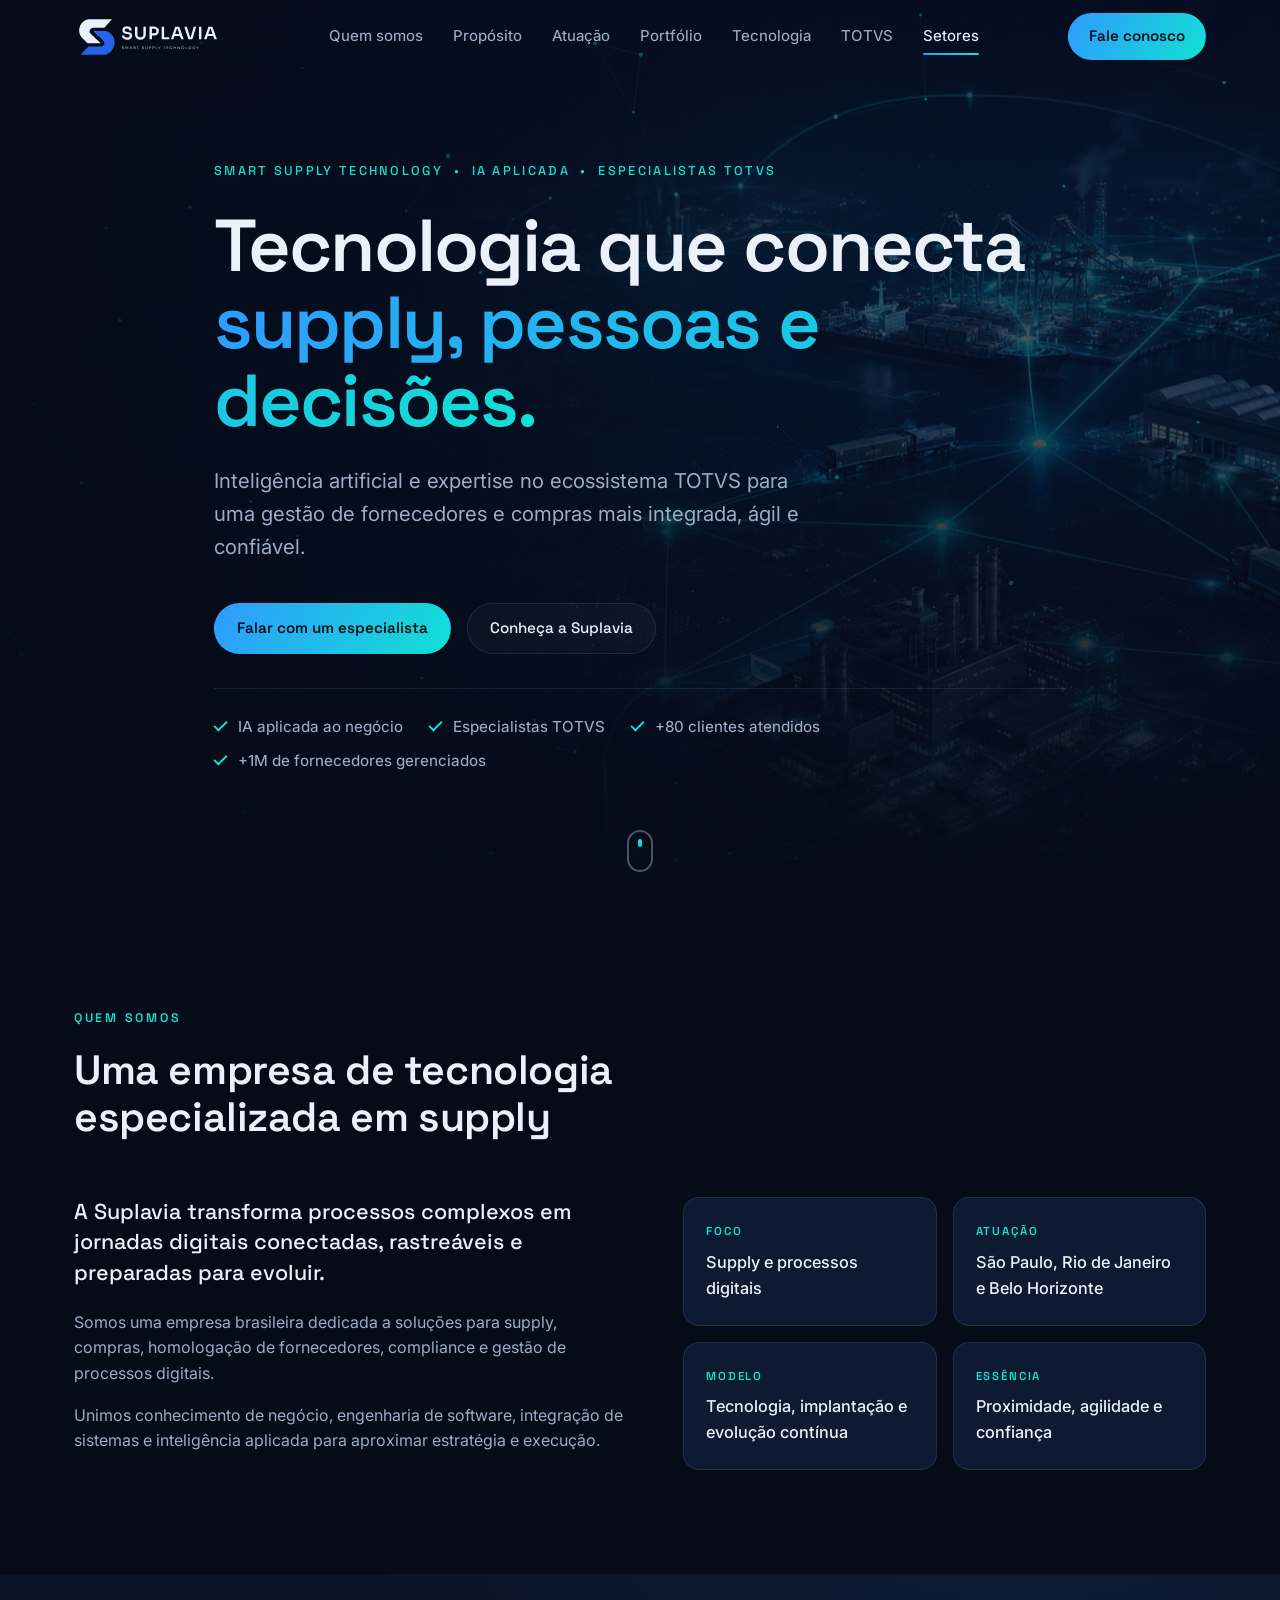
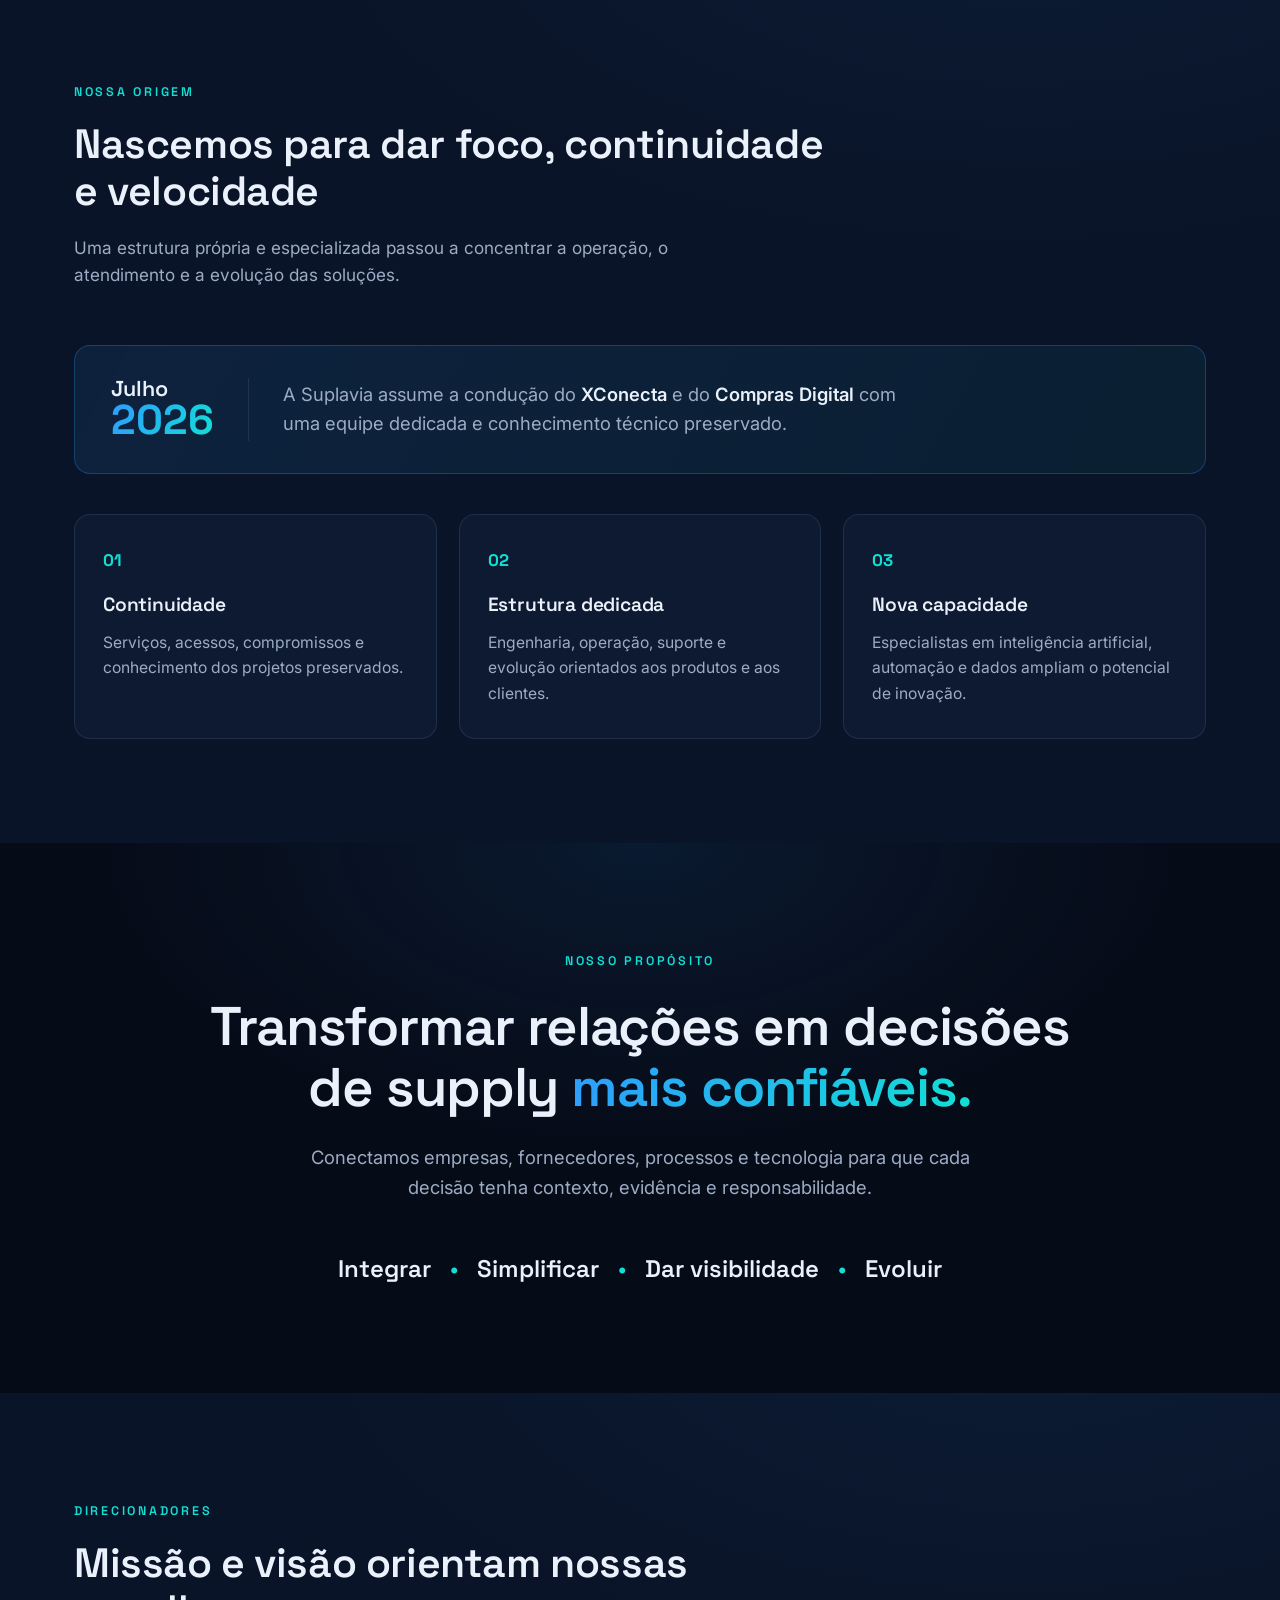
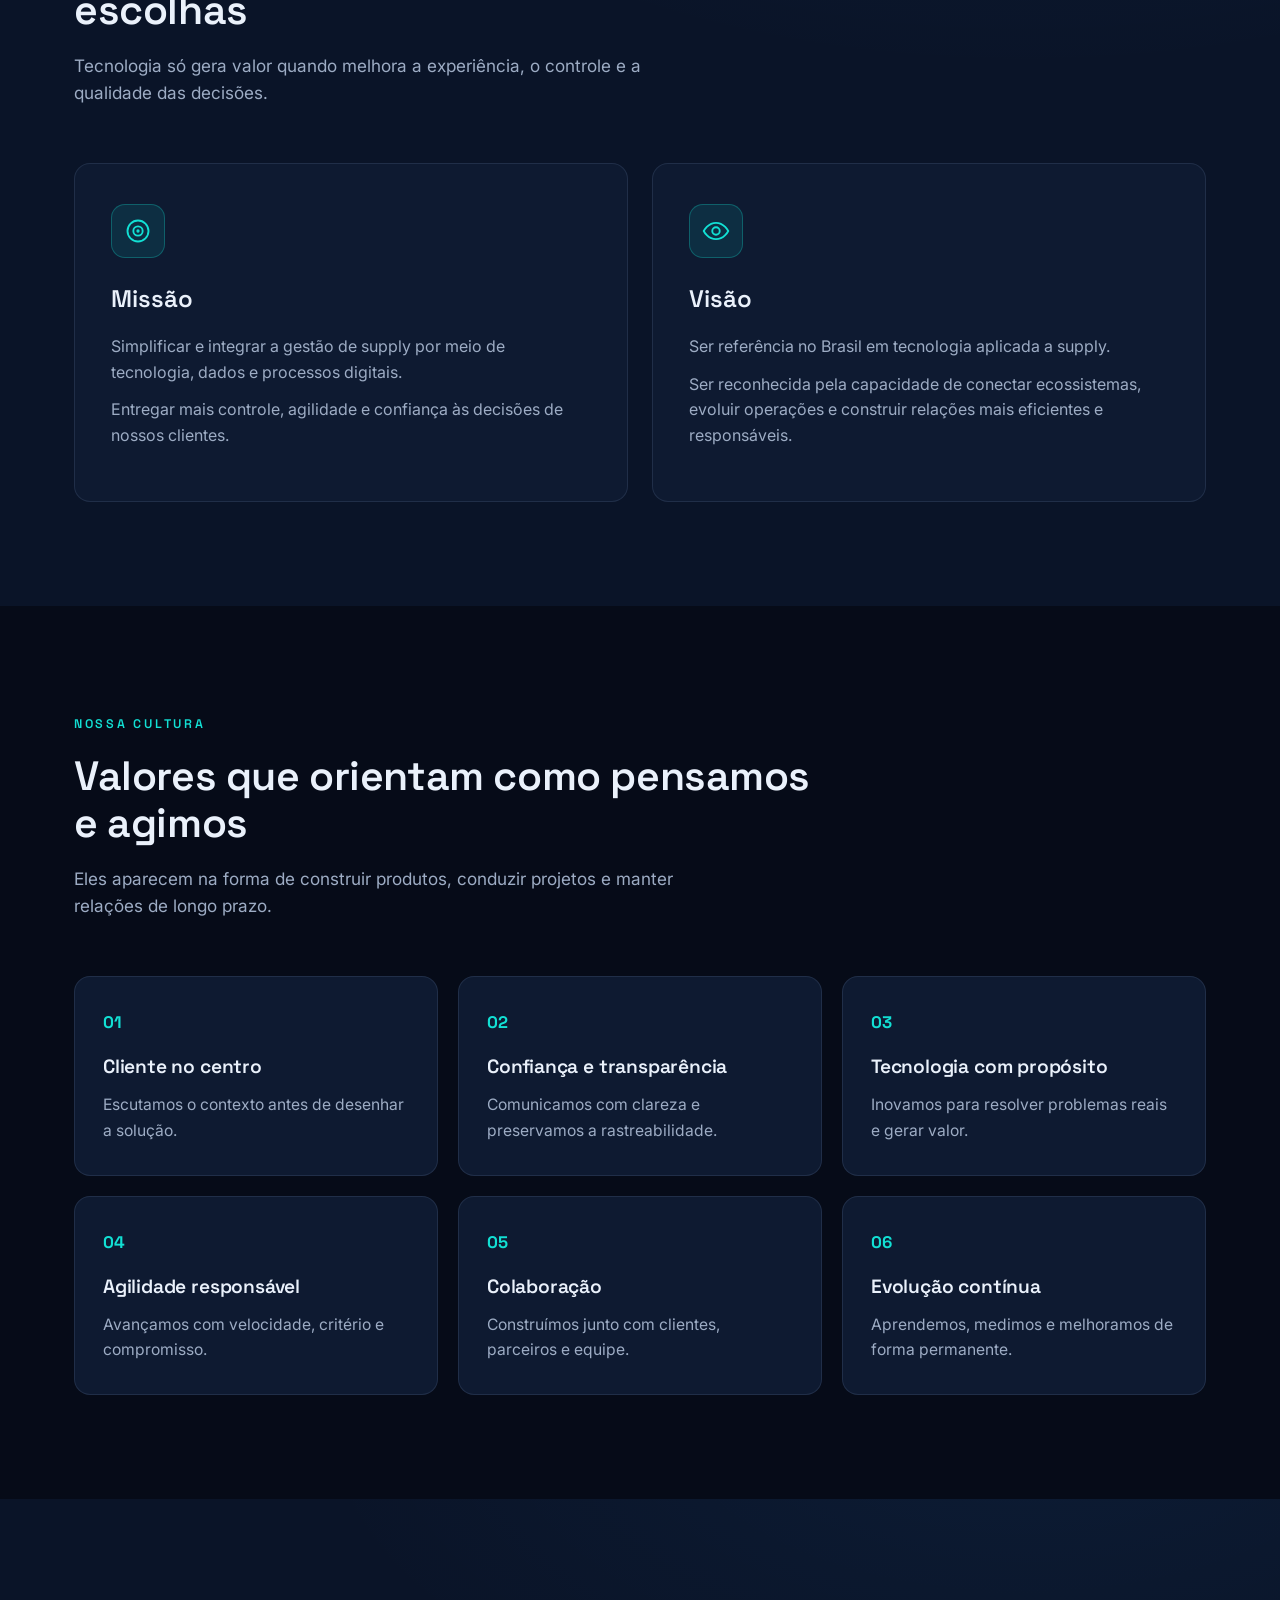
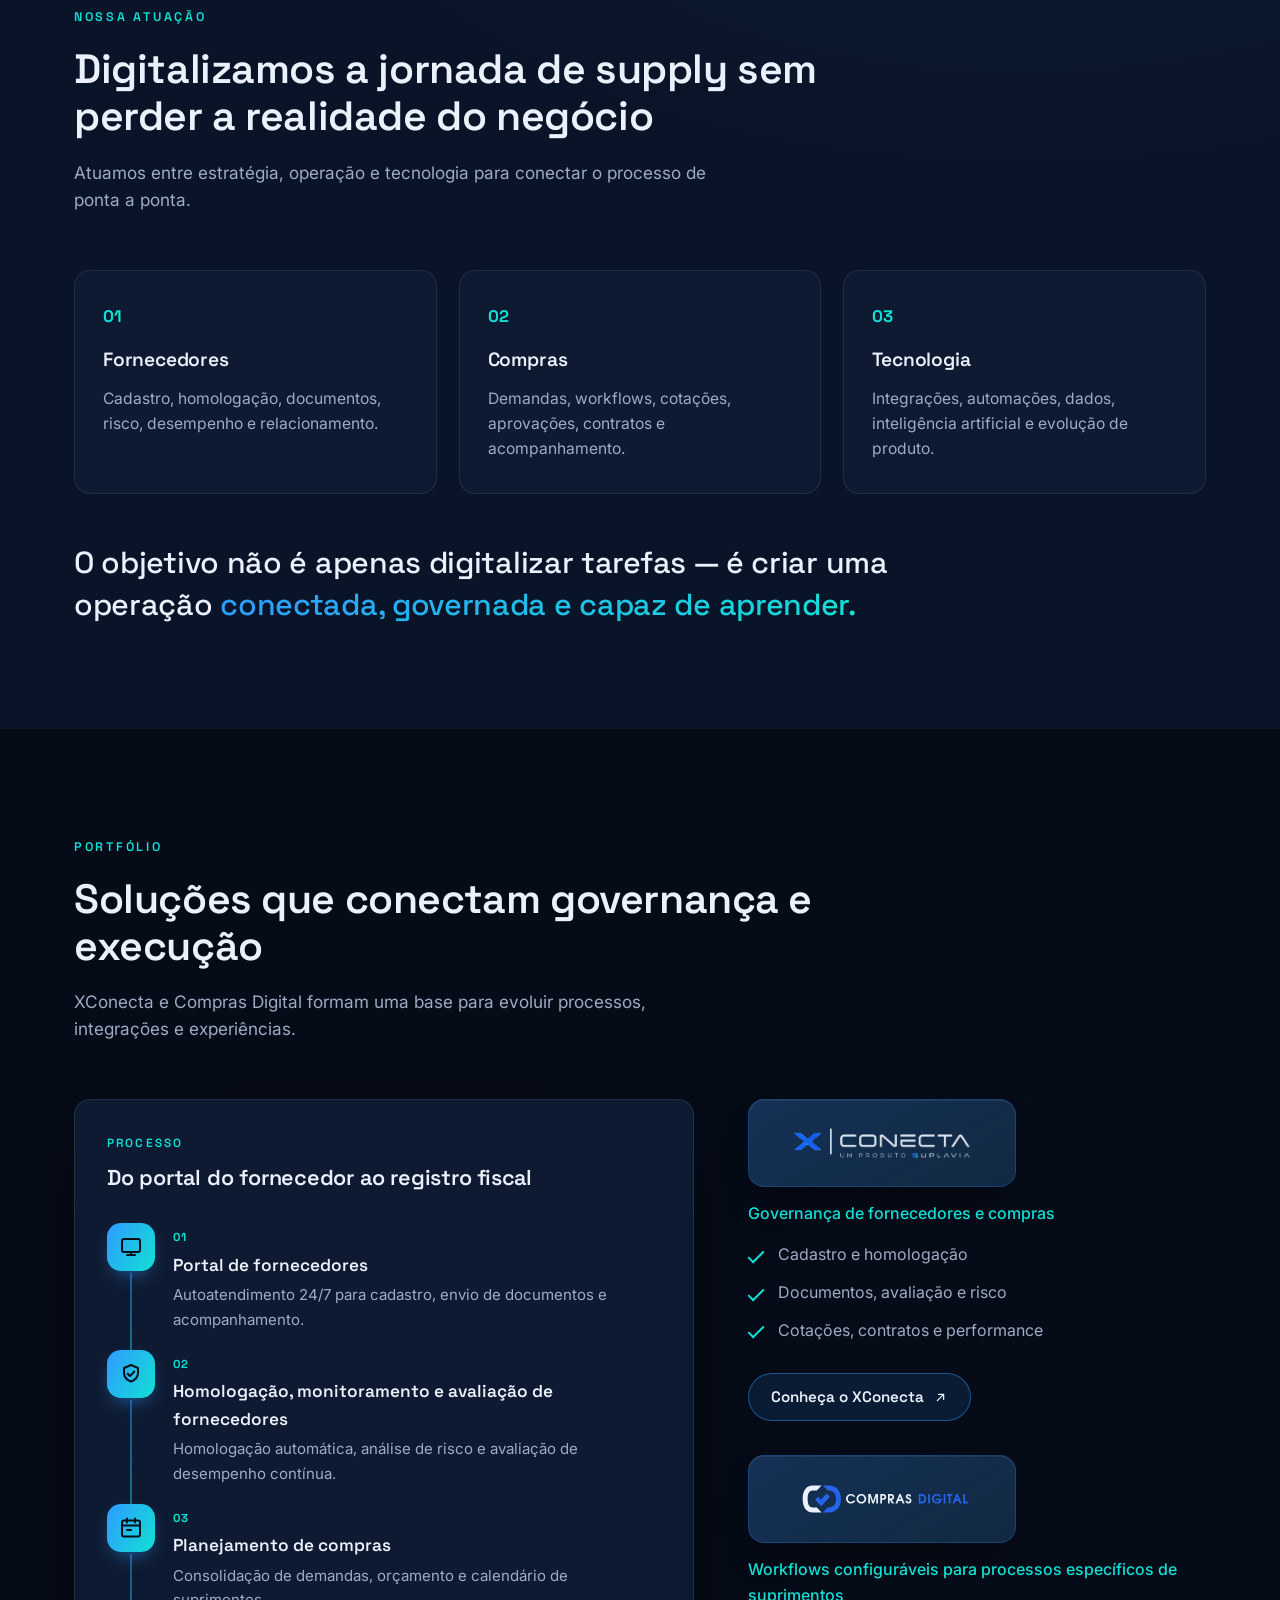
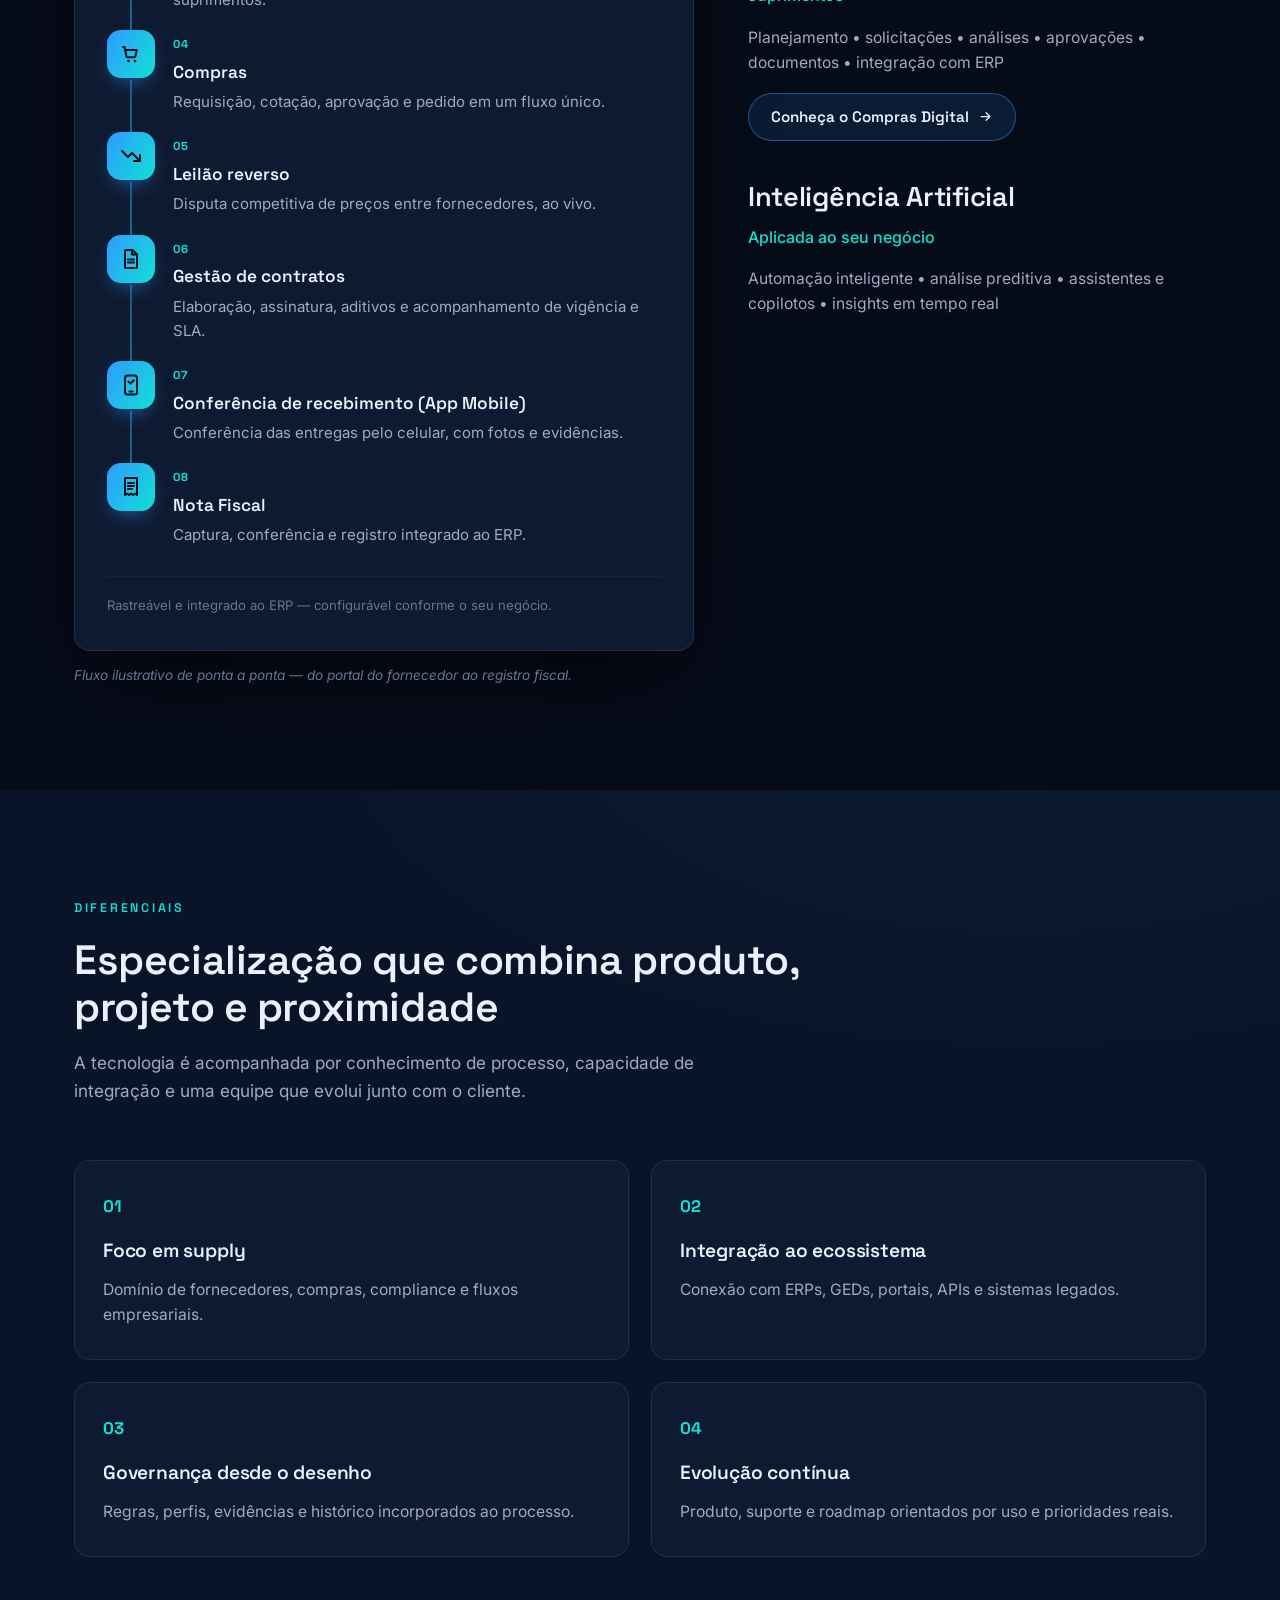
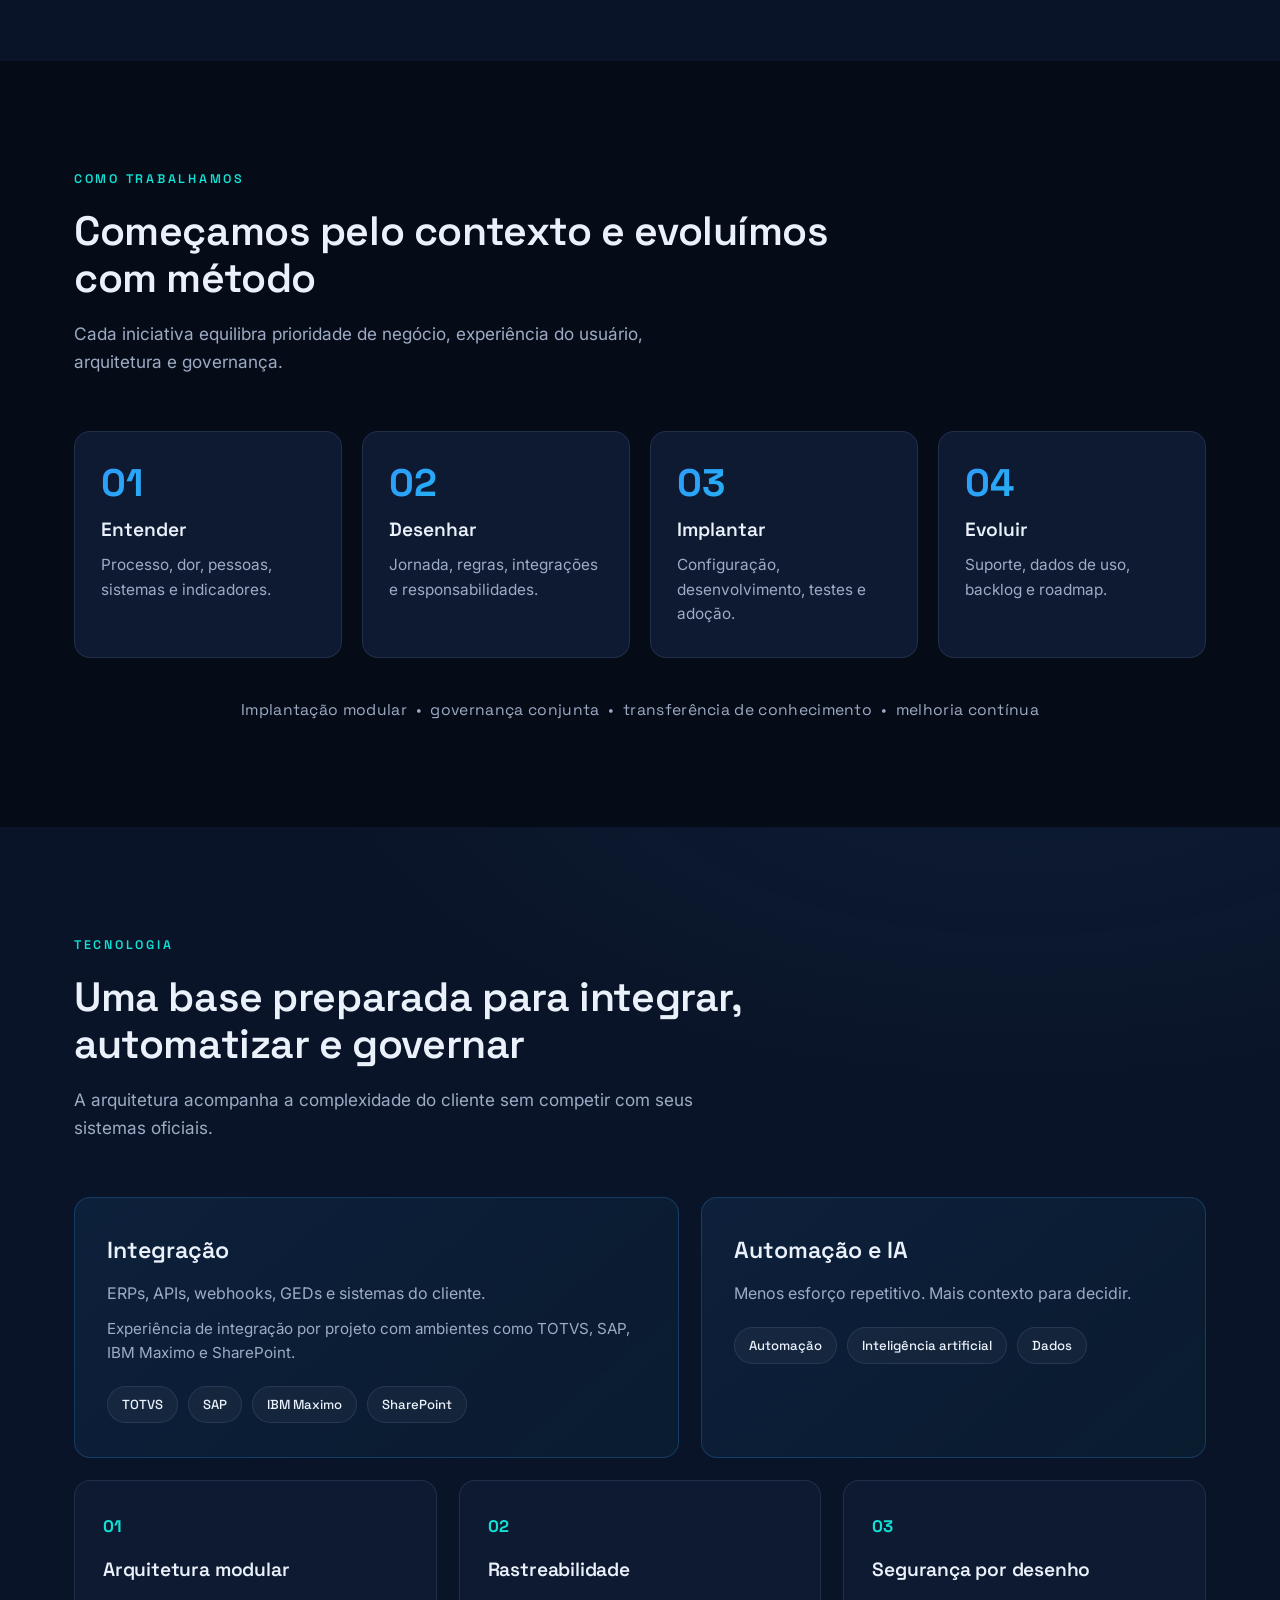
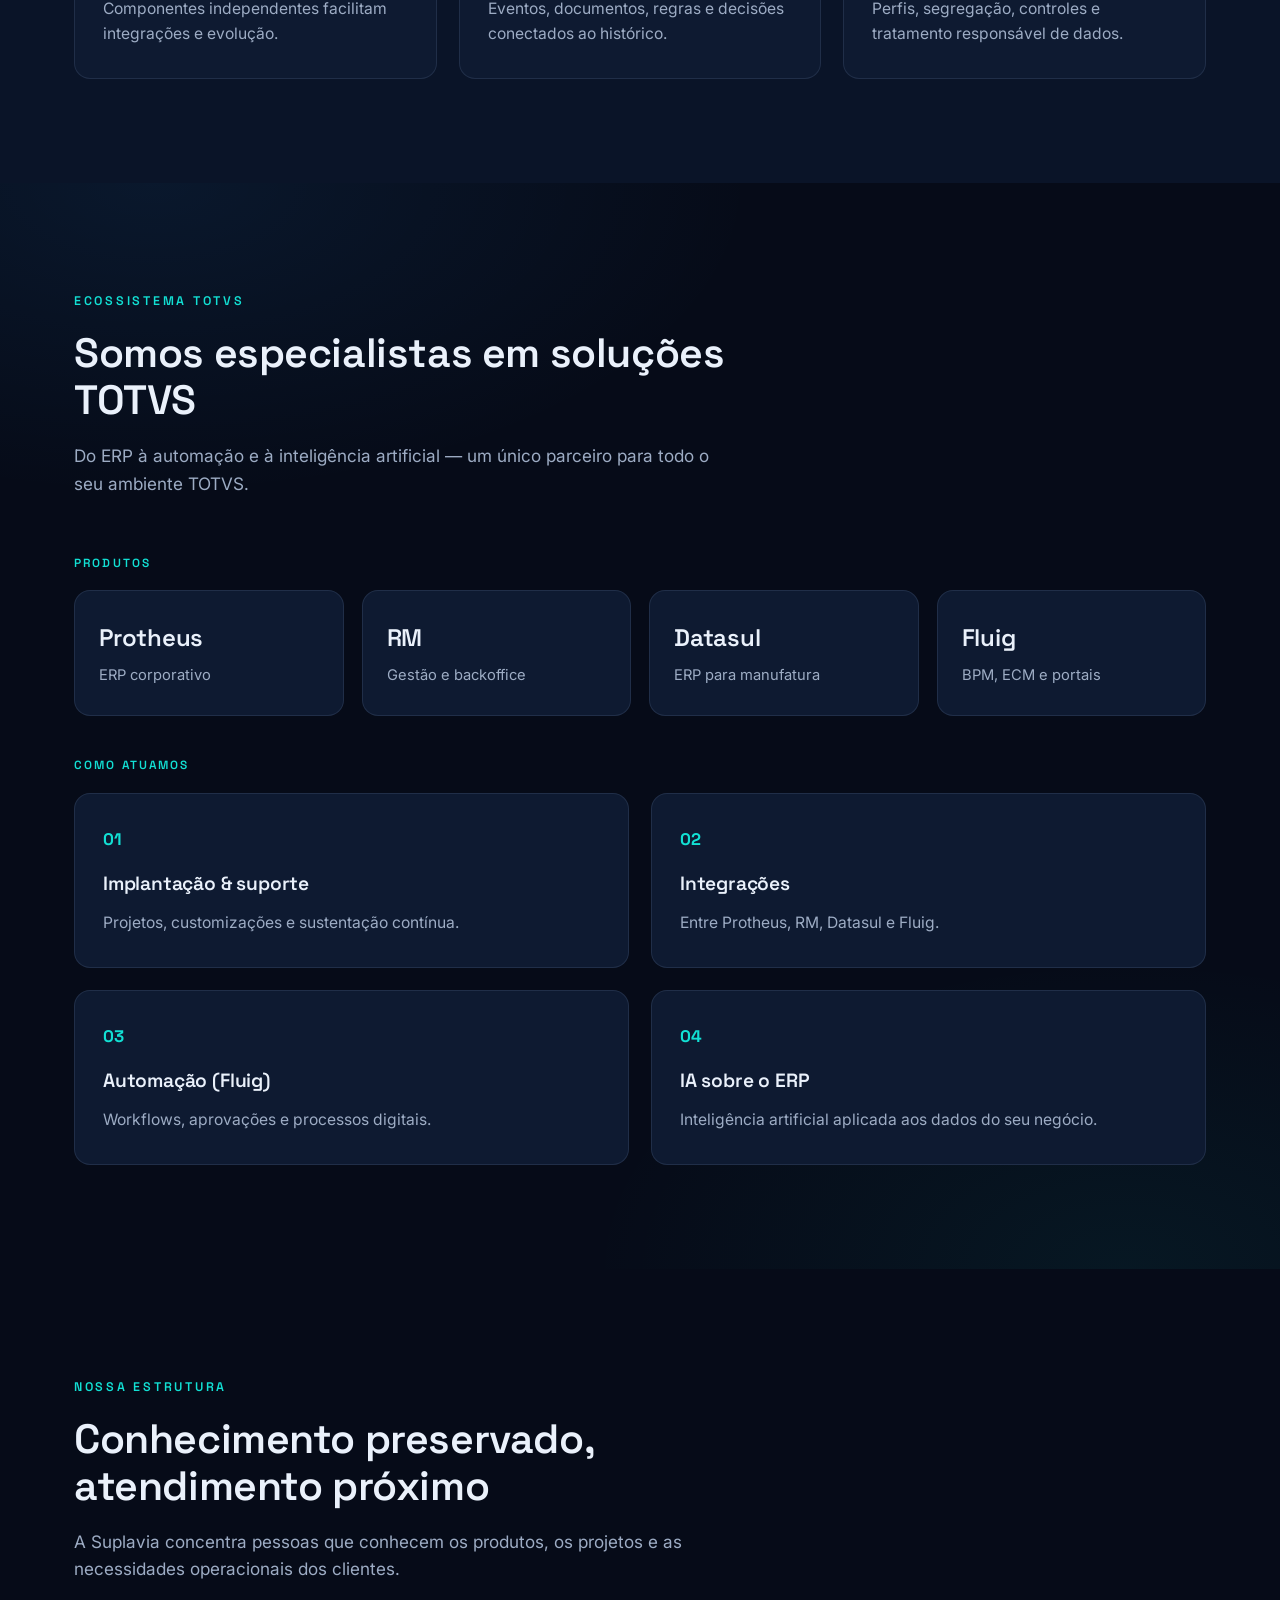
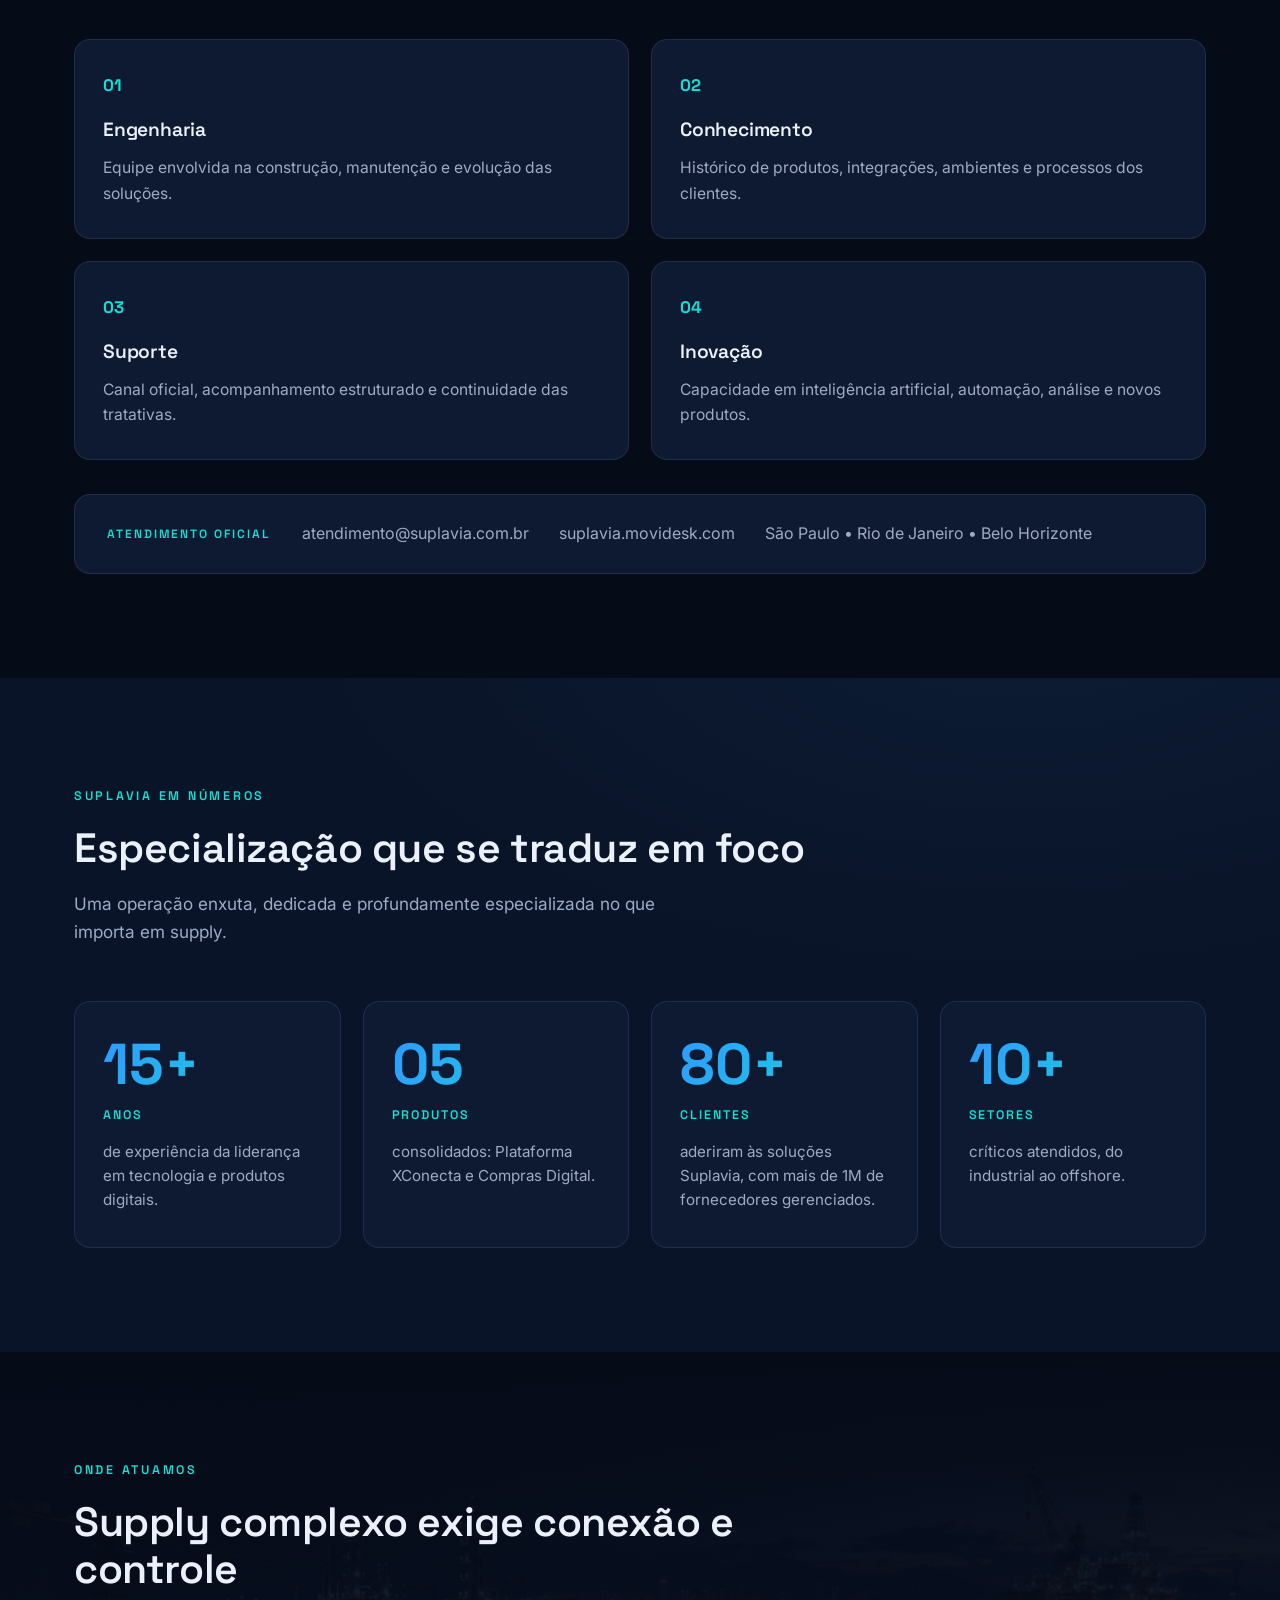
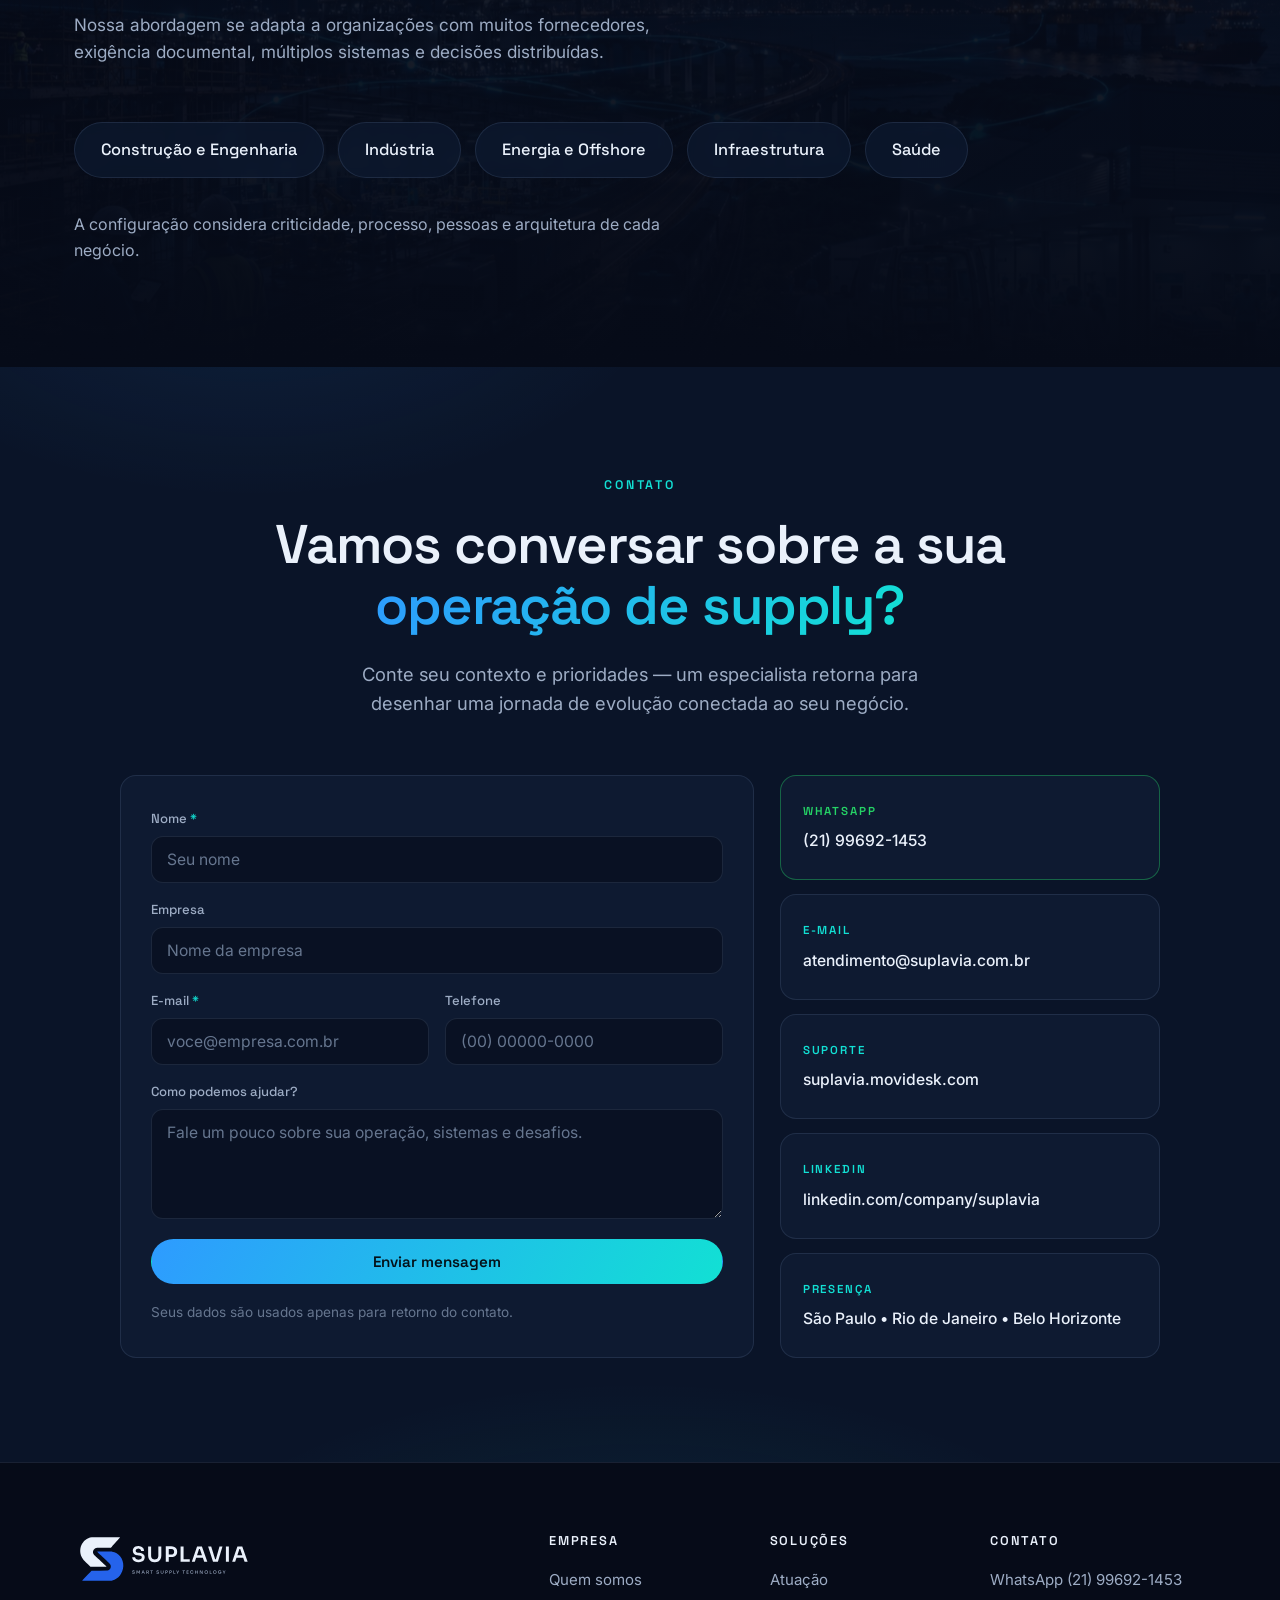
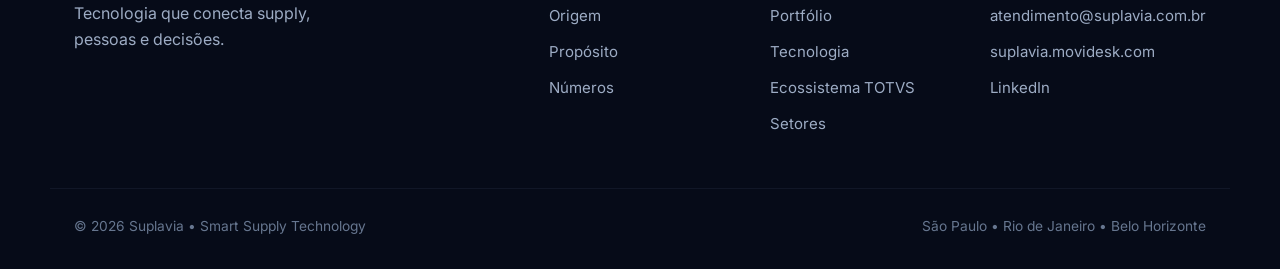
==== commit 098dc04c: "Atualiza logo Compras Digital (monograma CD) e processo p/ 8 etapas (planejamento, leilão reverso, g" ====
--- a/index.html
+++ b/index.html
@@ -415,7 +415,7 @@
                     <div class="pstep-text">
                       <span class="pstep-num">01</span>
                       <h4>Portal de fornecedores</h4>
-                      <p>Autoatendimento 24/7 para cadastro, envio de documentos e acompanhamento em tempo real.</p>
+                      <p>Autoatendimento 24/7 para cadastro, envio de documentos e acompanhamento.</p>
                     </div>
                   </li>
                   <li class="pstep">
@@ -430,12 +430,32 @@
                   </li>
                   <li class="pstep">
                     <span class="pstep-badge" aria-hidden="true">
+                      <svg viewBox="0 0 24 24" fill="none" stroke="currentColor" stroke-width="2" stroke-linecap="round" stroke-linejoin="round"><rect x="3" y="4.5" width="18" height="16" rx="2"/><path d="M3 9.5h18M8 2.5v4M16 2.5v4M8 14h4"/></svg>
+                    </span>
+                    <div class="pstep-text">
+                      <span class="pstep-num">03</span>
+                      <h4>Planejamento de compras</h4>
+                      <p>Consolidação de demandas, orçamento e calendário de suprimentos.</p>
+                    </div>
+                  </li>
+                  <li class="pstep">
+                    <span class="pstep-badge" aria-hidden="true">
                       <svg viewBox="0 0 24 24" fill="none" stroke="currentColor" stroke-width="2" stroke-linecap="round" stroke-linejoin="round"><path d="M4 5 h1.6 l1.8 9.4 a1 1 0 0 0 1 .8 h7 a1 1 0 0 0 1 -.8 l1.3 -6.4 H7"/><circle cx="9.5" cy="19" r="1.3" fill="currentColor" stroke="none"/><circle cx="16" cy="19" r="1.3" fill="currentColor" stroke="none"/></svg>
                     </span>
                     <div class="pstep-text">
-                      <span class="pstep-num">03</span>
+                      <span class="pstep-num">04</span>
                       <h4>Compras</h4>
-                      <p>Requisição, cotação, aprovação e pedido em um fluxo único e governado.</p>
+                      <p>Requisição, cotação, aprovação e pedido em um fluxo único.</p>
+                    </div>
+                  </li>
+                  <li class="pstep">
+                    <span class="pstep-badge" aria-hidden="true">
+                      <svg viewBox="0 0 24 24" fill="none" stroke="currentColor" stroke-width="2" stroke-linecap="round" stroke-linejoin="round"><path d="M3 7l6 6 4-4 8 8"/><path d="M15 17h6v-6"/></svg>
+                    </span>
+                    <div class="pstep-text">
+                      <span class="pstep-num">05</span>
+                      <h4>Leilão reverso</h4>
+                      <p>Disputa competitiva de preços entre fornecedores, ao vivo.</p>
                     </div>
                   </li>
                   <li class="pstep">
@@ -443,9 +463,19 @@
                       <svg viewBox="0 0 24 24" fill="none" stroke="currentColor" stroke-width="2" stroke-linecap="round" stroke-linejoin="round"><path d="M7 3 h6.5 L18 7.5 V20 a1 1 0 0 1 -1 1 H7 a1 1 0 0 1 -1 -1 V4 a1 1 0 0 1 1 -1 Z"/><path d="M13 3 v4.5 h4.5"/><path d="M9 12.5 h6 M9 15.5 h6"/></svg>
                     </span>
                     <div class="pstep-text">
-                      <span class="pstep-num">04</span>
-                      <h4>Contratos</h4>
-                      <p>Elaboração, aprovação e assinatura digital das minutas contratuais.</p>
+                      <span class="pstep-num">06</span>
+                      <h4>Gestão de contratos</h4>
+                      <p>Elaboração, assinatura, aditivos e acompanhamento de vigência e SLA.</p>
+                    </div>
+                  </li>
+                  <li class="pstep">
+                    <span class="pstep-badge" aria-hidden="true">
+                      <svg viewBox="0 0 24 24" fill="none" stroke="currentColor" stroke-width="2" stroke-linecap="round" stroke-linejoin="round"><rect x="6" y="2.5" width="12" height="19" rx="2.5"/><path d="M10.5 18.5h3"/><path d="M9.4 8.6l2 2 3.4-3.4"/></svg>
+                    </span>
+                    <div class="pstep-text">
+                      <span class="pstep-num">07</span>
+                      <h4>Conferência de recebimento (App Mobile)</h4>
+                      <p>Conferência das entregas pelo celular, com fotos e evidências.</p>
                     </div>
                   </li>
                   <li class="pstep">
@@ -453,7 +483,7 @@
                       <svg viewBox="0 0 24 24" fill="none" stroke="currentColor" stroke-width="2" stroke-linecap="round" stroke-linejoin="round"><path d="M6 3 h12 v17 l-2 -1.4 -2 1.4 -2 -1.4 -2 1.4 -2 -1.4 -2 1.4 Z"/><path d="M9 8 h6 M9 11 h6 M9 14 h4"/></svg>
                     </span>
                     <div class="pstep-text">
-                      <span class="pstep-num">05</span>
+                      <span class="pstep-num">08</span>
                       <h4>Nota Fiscal</h4>
                       <p>Captura, conferência e registro integrado ao ERP.</p>
                     </div>
@@ -484,7 +514,7 @@
 
             <div class="product-block">
               <h3 class="product-name product-name--logo">
-                <a class="logo-plate logo-plate--compras" href="compras-digital.html" aria-label="Conheça o Compras Digital"><img src="assets/compras-digital-logo.png" alt="Compras Digital by Suplavia" /></a>
+                <a class="logo-plate logo-plate--compras" href="compras-digital.html" aria-label="Conheça o Compras Digital"><img src="assets/compras-digital-logo.svg" alt="Compras Digital" /></a>
               </h3>
               <p class="product-tag">Workflows configuráveis para processos específicos de suprimentos</p>
               <p class="product-flow">
--- a/styles.css
+++ b/styles.css
@@ -447,7 +447,7 @@
 /* ==========================================================================
    Portfólio
    ========================================================================== */
-.product { display: grid; grid-template-columns: 1.15fr 0.85fr; gap: 54px; align-items: stretch; }
+.product { display: grid; grid-template-columns: 1.15fr 0.85fr; gap: 54px; align-items: start; }
 .product-media { display: flex; flex-direction: column; }
 
 .browser-frame {
@@ -492,7 +492,7 @@
   font-size: 1.35rem; font-weight: 600; letter-spacing: -0.01em;
   margin: 8px 0 28px;
 }
-.process-flow { display: flex; flex-direction: column; gap: 24px; flex: 1 1 auto; }
+.process-flow { display: flex; flex-direction: column; gap: 18px; flex: 1 1 auto; }
 .pstep { position: relative; display: flex; gap: 18px; align-items: flex-start; }
 .pstep:not(:last-child)::before {
   content: ""; position: absolute; left: 23px; top: 50px; bottom: -24px; width: 2px;
